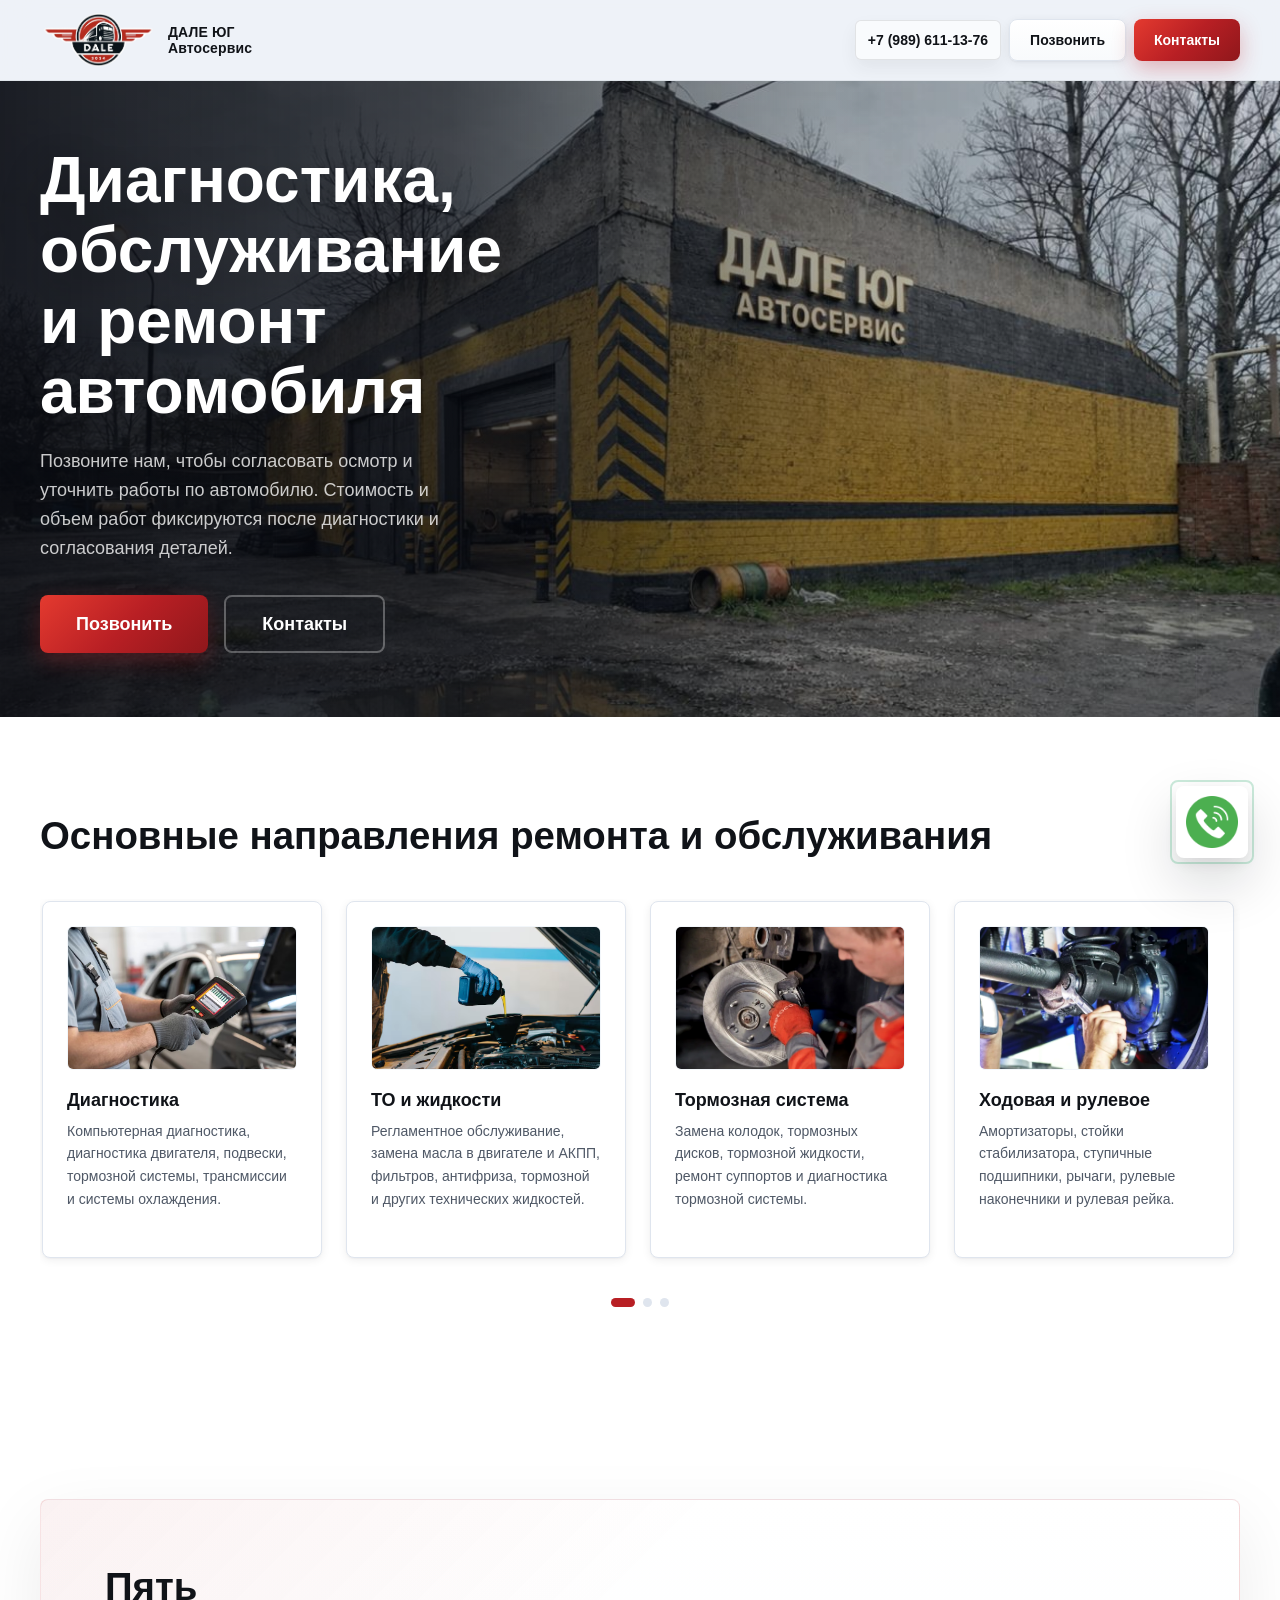
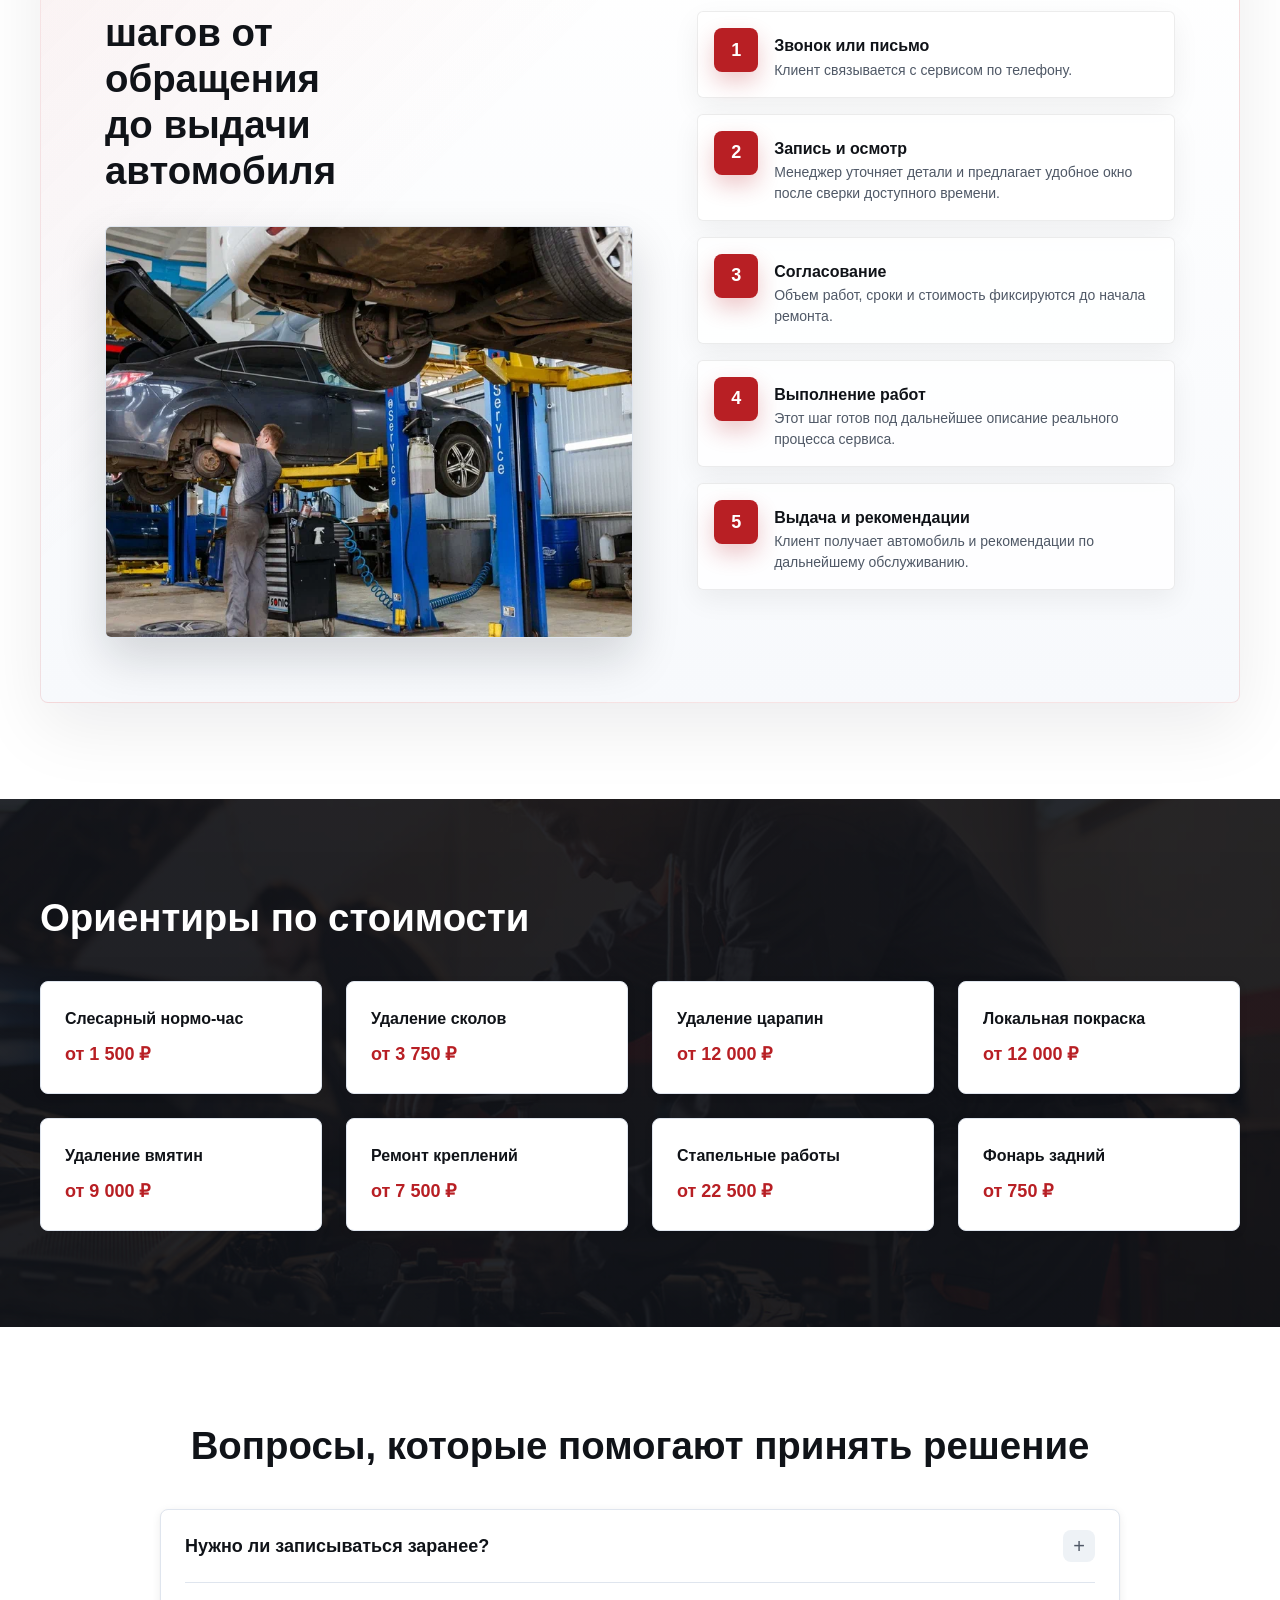
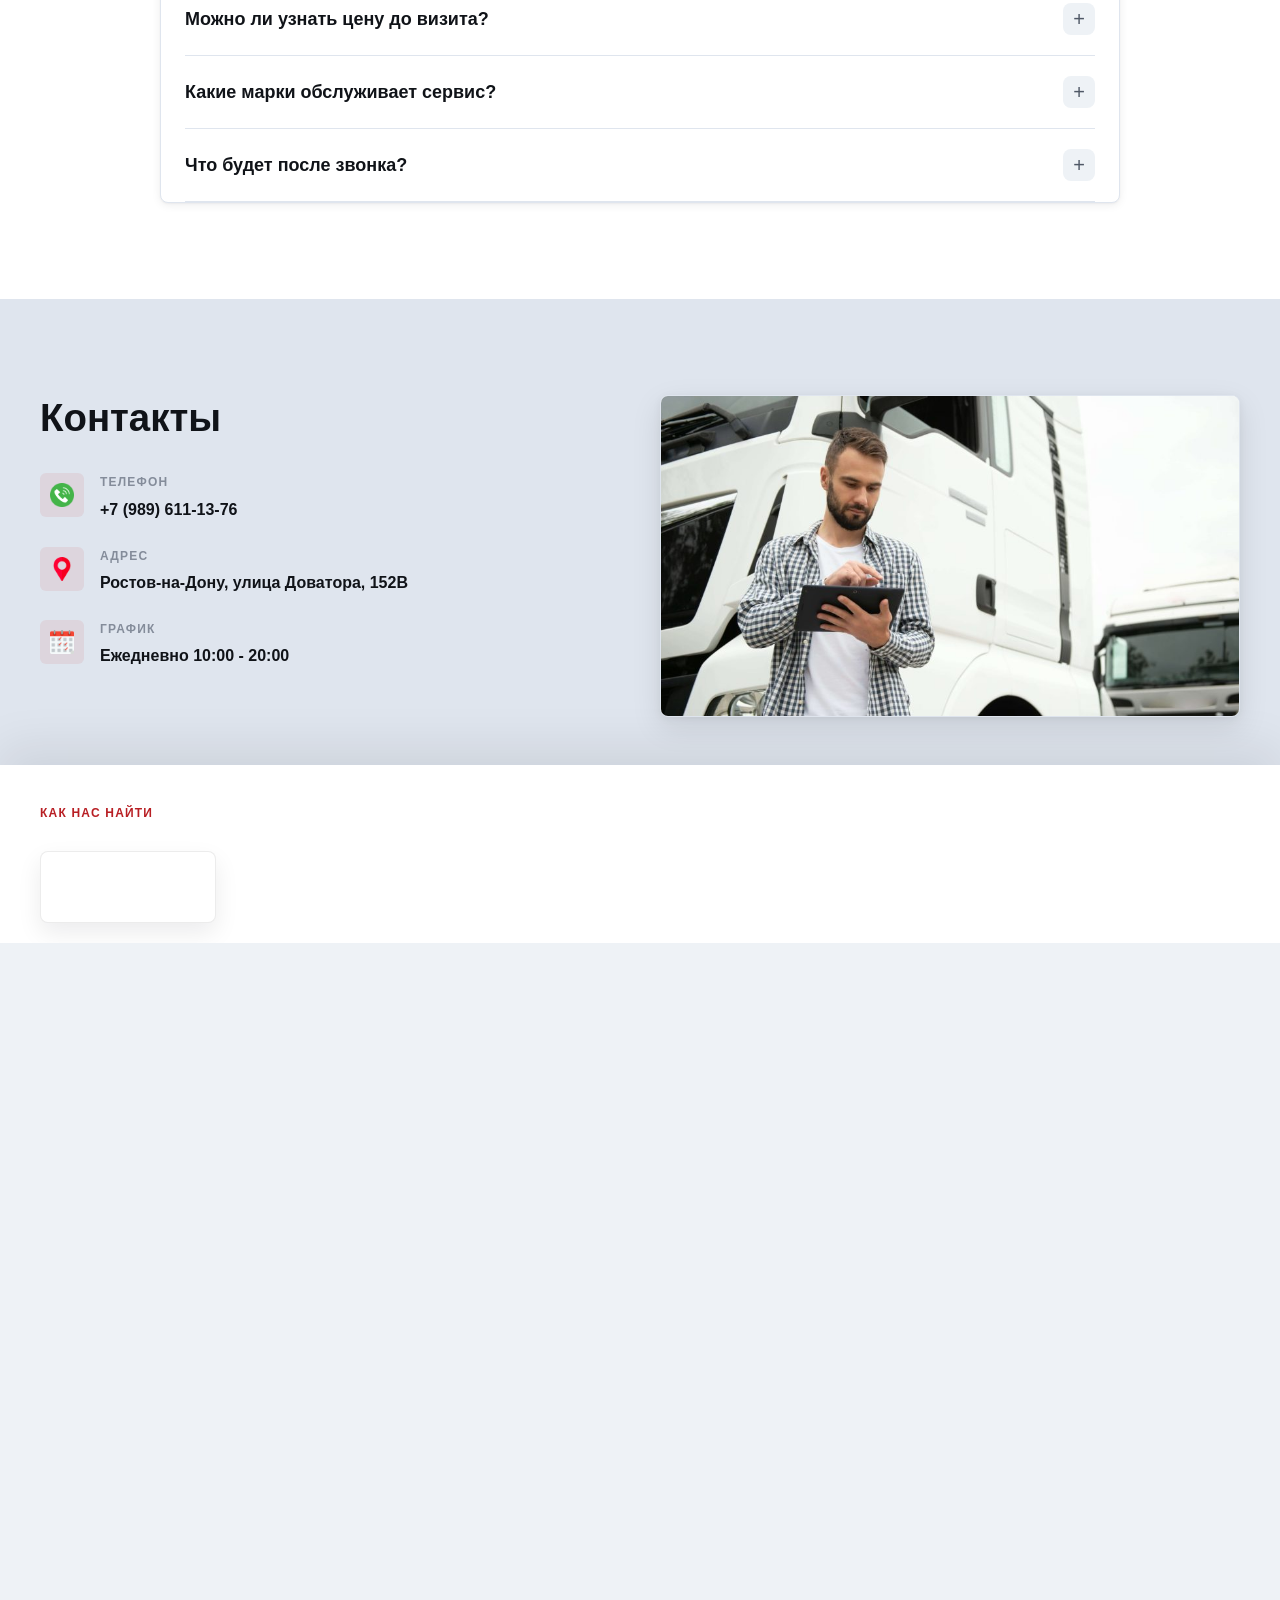
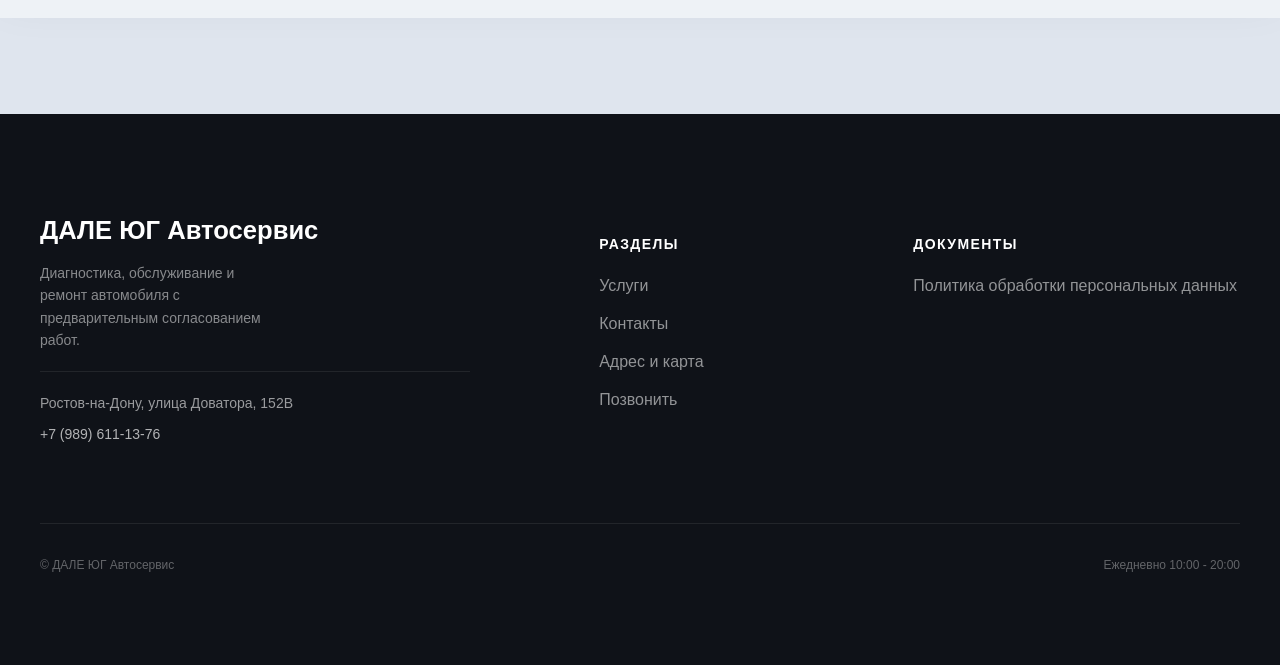
==== index.html @ c71a546f "Revert "Add root favicon for Yandex search" This reverts commit 98973d7c3cea487e719ffdd43f479c457b57" ====
<!DOCTYPE html>
<html lang="ru">
<head>
    <meta charset="UTF-8">
    <meta name="viewport" content="width=device-width, initial-scale=1.0">
    <meta name="description" content="ДАЛЕ ЮГ Автосервис: диагностика, техническое обслуживание и ремонт автомобиля с предварительным согласованием работ и прямой связью по телефону.">
    <meta name="referrer" content="strict-origin-when-cross-origin">
    <meta property="og:type" content="website">
    <meta property="og:title" content="ДАЛЕ ЮГ Автосервис">
    <meta property="og:description" content="Диагностика, обслуживание и ремонт автомобиля с понятным согласованием работ и прямой связью по телефону.">
    <!-- SEO hook: add canonical, og:url and absolute social image URLs when the domain is available. -->
    <meta property="og:image" content="images/hero-dale-yug.jpg">
    <meta name="twitter:card" content="summary_large_image">
    <meta name="twitter:title" content="ДАЛЕ ЮГ Автосервис">
    <meta name="twitter:description" content="Диагностика, обслуживание и ремонт автомобиля с понятным согласованием работ и прямой связью по телефону.">
    <meta name="twitter:image" content="images/hero-dale-yug.jpg">
    <meta name="theme-color" content="#0f1218">
    <title>&#1044;&#1040;&#1051;&#1045; &#1070;&#1043; &#1040;&#1074;&#1090;&#1086;&#1089;&#1077;&#1088;&#1074;&#1080;&#1089;</title>
    <link rel="icon" href="assets/images/favicon-logo.png" type="image/png">
    <link rel="shortcut icon" href="assets/images/favicon-logo.png" type="image/png">
    <link rel="preload" href="images/hero-dale-yug.jpg" as="image" type="image/jpeg">
    <link rel="stylesheet" href="styles/tokens.css">
    <link rel="stylesheet" href="styles/base.css">
    <link rel="stylesheet" href="styles/layout.css">
    <link rel="stylesheet" href="styles/components.css">
    <link rel="stylesheet" href="styles/sections.css">
    <link rel="stylesheet" href="styles/utilities.css">
</head>
<body>
    <a class="u-skip-link" href="#main">Перейти к содержимому</a>

    <header class="s-header" aria-label="Шапка сайта">
        <div class="l-container s-header__inner">
            <a class="s-header__brand" href="#top" aria-label="ДАЛЕ ЮГ Автосервис">
                <img class="s-header__logo" src="assets/images/logo-wide.png" width="1004" height="466" alt="Логотип ДАЛЕ ЮГ" decoding="async">
                <span class="s-header__company">ДАЛЕ ЮГ<br>Автосервис</span>
            </a>

            <div class="s-header__actions">
                <a class="s-header__phone" href="tel:+79896111376">+7 (989) 611-13-76</a>
                <a class="c-button c-button--secondary c-button--sm s-header__cta" href="tel:+79896111376">Позвонить</a>
                <a class="c-button c-button--primary c-button--sm s-header__cta" href="#contact">Контакты</a>
            </div>
        </div>
    </header>

    <main id="main">
        <section id="top" class="s-hero" aria-labelledby="hero-title">
            <div class="s-hero__bg" aria-hidden="true">
                <img src="images/hero-dale-yug.jpg" alt="" width="1280" height="722" decoding="async">
            </div>
            <div class="s-hero__overlay" aria-hidden="true"></div>
            <div class="l-container">
                <div class="s-hero__content js-reveal">
                    <h1 id="hero-title" class="s-hero__title">Диагностика, обслуживание и ремонт автомобиля</h1>
                    <p class="s-hero__lead">
                        Позвоните нам, чтобы согласовать осмотр и уточнить работы по автомобилю. Стоимость и объем работ фиксируются после диагностики и согласования деталей.
                    </p>
                    <div class="s-hero__actions">
                        <a class="c-button c-button--primary c-button--lg" href="tel:+79896111376">Позвонить</a>
                        <a class="c-button c-button--ghost c-button--lg" href="#contact">Контакты</a>
                    </div>
                </div>
            </div>
        </section>

        <section id="services" class="l-section l-section--surface s-services" aria-labelledby="services-title">
            <div class="l-container">
                <div class="l-section__head">
                    <h2 id="services-title" class="l-section__title">Основные направления ремонта и обслуживания</h2>
                </div>

                <div class="s-services__slider js-services-slider">
                    <div class="s-services__track" tabindex="0" aria-label="Список услуг автосервиса">
                    <article class="c-card s-services__slide js-reveal">
                        <img class="c-card__media" src="images/service-diagnostics.avif" alt="Диагностика автомобиля" loading="lazy" decoding="async">
                        <h3 class="c-card__title">Диагностика</h3>
                        <p class="c-card__text">Компьютерная диагностика, диагностика двигателя, подвески, тормозной системы, трансмиссии и системы охлаждения.</p>
                    </article>
                    <article class="c-card s-services__slide js-reveal" data-delay="1">
                        <img class="c-card__media" src="images/service-oil-change.avif" alt="Замена масла и технических жидкостей" loading="lazy" decoding="async">
                        <h3 class="c-card__title">ТО и жидкости</h3>
                        <p class="c-card__text">Регламентное обслуживание, замена масла в двигателе и АКПП, фильтров, антифриза, тормозной и других технических жидкостей.</p>
                    </article>
                    <article class="c-card s-services__slide js-reveal" data-delay="2">
                        <img class="c-card__media" src="images/service-brakes.webp" alt="Обслуживание тормозной системы" loading="lazy" decoding="async">
                        <h3 class="c-card__title">Тормозная система</h3>
                        <p class="c-card__text">Замена колодок, тормозных дисков, тормозной жидкости, ремонт суппортов и диагностика тормозной системы.</p>
                    </article>
                    <article class="c-card s-services__slide js-reveal" data-delay="3">
                        <img class="c-card__media" src="images/service-suspension-steering.webp" alt="Ремонт ходовой и рулевого управления" loading="lazy" decoding="async">
                        <h3 class="c-card__title">Ходовая и рулевое</h3>
                        <p class="c-card__text">Амортизаторы, стойки стабилизатора, ступичные подшипники, рычаги, рулевые наконечники и рулевая рейка.</p>
                    </article>
                    <article class="c-card s-services__slide js-reveal">
                        <img class="c-card__media" src="images/service-timing-belt.webp" alt="Работы с двигателем и агрегатами" loading="lazy" decoding="async">
                        <h3 class="c-card__title">Двигатель и агрегаты</h3>
                        <p class="c-card__text">Замена ГРМ, приводного ремня, обслуживание системы охлаждения, ремонт двигателя, трансмиссии и связанных агрегатов.</p>
                    </article>
                    <article class="c-card s-services__slide js-reveal" data-delay="1">
                        <img class="c-card__media" src="images/service-electrical.jpg" width="960" height="549" alt="Диагностика и ремонт электросистем" loading="lazy" decoding="async">
                        <h3 class="c-card__title">Автоэлектрика</h3>
                        <p class="c-card__text">Диагностика и ремонт электросистем, электропроводки, датчиков, ошибок и электронных систем автомобиля.</p>
                    </article>
                    <article class="c-card s-services__slide js-reveal" data-delay="2">
                        <img class="c-card__media" src="images/service-alignment.jpg" width="1600" height="1067" alt="Сход-развал и обслуживание колес" loading="lazy" decoding="async">
                        <h3 class="c-card__title">Сход-развал и колеса</h3>
                        <p class="c-card__text">Сход-развал, шиномонтаж, балансировка и хранение шин. Если задача отличается, расскажите о симптомах по телефону.</p>
                    </article>
                    <article class="c-card s-services__slide js-reveal" data-delay="3">
                        <img class="c-card__media" src="images/service-bodywork.jpg" width="1000" height="667" alt="Кузовные работы" loading="lazy" decoding="async">
                        <h3 class="c-card__title">Кузовные работы</h3>
                        <p class="c-card__text">Сколы, царапины, вмятины, крепления, стекла и элементы кузова. Для первичной оценки опишите повреждение по телефону.</p>
                    </article>
                    </div>
                    <div class="s-services__dots" role="tablist" aria-label="Переключение услуг"></div>
                </div>
            </div>
        </section>

        <section id="process" class="l-section l-section--surface s-process" aria-labelledby="process-title">
            <div class="l-container">
                <div class="l-grid l-grid--6-4 s-process__grid">
                    <div class="s-process__intro">
                        <h2 id="process-title" class="l-section__title">Пять шагов от обращения до выдачи автомобиля</h2>
                        <div class="s-process__media js-reveal">
                            <img src="images/approach-workflow.webp" width="1024" height="576" alt="Автомобиль на подъемнике в автосервисе" loading="lazy" decoding="async">
                        </div>
                    </div>
                    <div class="s-process__list">
                        <article class="c-process-step js-reveal">
                            <span class="c-process-step__num">1</span>
                            <div class="c-process-step__body">
                                <h3 class="c-process-step__title">Звонок или письмо</h3>
                                <p class="c-process-step__text">Клиент связывается с сервисом по телефону.</p>
                            </div>
                        </article>
                        <article class="c-process-step js-reveal" data-delay="1">
                            <span class="c-process-step__num">2</span>
                            <div class="c-process-step__body">
                                <h3 class="c-process-step__title">Запись и осмотр</h3>
                                <p class="c-process-step__text">Менеджер уточняет детали и предлагает удобное окно после сверки доступного времени.</p>
                            </div>
                        </article>
                        <article class="c-process-step js-reveal" data-delay="2">
                            <span class="c-process-step__num">3</span>
                            <div class="c-process-step__body">
                                <h3 class="c-process-step__title">Согласование</h3>
                                <p class="c-process-step__text">Объем работ, сроки и стоимость фиксируются до начала ремонта.</p>
                            </div>
                        </article>
                        <article class="c-process-step js-reveal" data-delay="3">
                            <span class="c-process-step__num">4</span>
                            <div class="c-process-step__body">
                                <h3 class="c-process-step__title">Выполнение работ</h3>
                                <p class="c-process-step__text">Этот шаг готов под дальнейшее описание реального процесса сервиса.</p>
                            </div>
                        </article>
                        <article class="c-process-step js-reveal" data-delay="4">
                            <span class="c-process-step__num">5</span>
                            <div class="c-process-step__body">
                                <h3 class="c-process-step__title">Выдача и рекомендации</h3>
                                <p class="c-process-step__text">Клиент получает автомобиль и рекомендации по дальнейшему обслуживанию.</p>
                            </div>
                        </article>
                    </div>
                </div>
            </div>
        </section>

        <section class="l-section l-section--dark s-pricing" aria-labelledby="pricing-title">
            <div class="l-container">
                <div class="l-section__head">
                    <h2 id="pricing-title" class="l-section__title u-color-white">Ориентиры по стоимости</h2>
                </div>
                <div class="s-pricing__grid">
                    <div class="s-pricing__item">
                        <span class="s-pricing__name">Слесарный нормо-час</span>
                        <span class="s-pricing__price">от 1 500 ₽</span>
                    </div>
                    <div class="s-pricing__item">
                        <span class="s-pricing__name">Удаление сколов</span>
                        <span class="s-pricing__price">от 3 750 ₽</span>
                    </div>
                    <div class="s-pricing__item">
                        <span class="s-pricing__name">Удаление царапин</span>
                        <span class="s-pricing__price">от 12 000 ₽</span>
                    </div>
                    <div class="s-pricing__item">
                        <span class="s-pricing__name">Локальная покраска</span>
                        <span class="s-pricing__price">от 12 000 ₽</span>
                    </div>
                    <div class="s-pricing__item">
                        <span class="s-pricing__name">Удаление вмятин</span>
                        <span class="s-pricing__price">от 9 000 ₽</span>
                    </div>
                    <div class="s-pricing__item">
                        <span class="s-pricing__name">Ремонт креплений</span>
                        <span class="s-pricing__price">от 7 500 ₽</span>
                    </div>
                    <div class="s-pricing__item">
                        <span class="s-pricing__name">Стапельные работы</span>
                        <span class="s-pricing__price">от 22 500 ₽</span>
                    </div>
                    <div class="s-pricing__item">
                        <span class="s-pricing__name">Фонарь задний</span>
                        <span class="s-pricing__price">от 750 ₽</span>
                    </div>
                </div>
            </div>
        </section>

        <section id="faq" class="l-section l-section--surface" aria-labelledby="faq-title">
            <div class="l-container l-container--narrow">
                <div class="l-section__head l-section__head--center">
                    <h2 id="faq-title" class="l-section__title">Вопросы, которые помогают принять решение</h2>
                </div>
                <div class="s-faq">
                    <article class="c-faq-item js-reveal">
                        <button class="c-faq-item__question" type="button" aria-expanded="false">
                            <span>Нужно ли записываться заранее?</span>
                            <span class="c-faq-item__icon" aria-hidden="true">+</span>
                        </button>
                        <div class="c-faq-item__answer">
                            <p>Да, запись нужна, чтобы согласовать удобное время и подготовиться к осмотру автомобиля.</p>
                        </div>
                    </article>
                    <article class="c-faq-item js-reveal" data-delay="1">
                        <button class="c-faq-item__question" type="button" aria-expanded="false">
                            <span>Можно ли узнать цену до визита?</span>
                            <span class="c-faq-item__icon" aria-hidden="true">+</span>
                        </button>
                        <div class="c-faq-item__answer">
                            <p>Можно дать ориентир по категории работ, но корректную стоимость лучше фиксировать после осмотра и согласования деталей.</p>
                        </div>
                    </article>
                    <article class="c-faq-item js-reveal" data-delay="2">
                        <button class="c-faq-item__question" type="button" aria-expanded="false">
                            <span>Какие марки обслуживает сервис?</span>
                            <span class="c-faq-item__icon" aria-hidden="true">+</span>
                        </button>
                        <div class="c-faq-item__answer">
                            <p>Марку и модель лучше сообщить по телефону. Так сервис сможет быстрее уточнить задачу и следующий шаг.</p>
                        </div>
                    </article>
                    <article class="c-faq-item js-reveal" data-delay="3">
                        <button class="c-faq-item__question" type="button" aria-expanded="false">
                            <span>Что будет после звонка?</span>
                            <span class="c-faq-item__icon" aria-hidden="true">+</span>
                        </button>
                        <div class="c-faq-item__answer">
                            <p>После звонка сервис уточняет задачу, согласует удобное время осмотра и следующий шаг по автомобилю.</p>
                        </div>
                    </article>
                </div>
            </div>
        </section>

        <section id="contact" class="l-section l-section--soft s-contact" aria-labelledby="contact-title">
            <div class="l-container">
                <div class="s-contact__grid">
                    <div>
                        <h2 id="contact-title" class="l-section__title">Контакты</h2>
                        <div class="s-contact__info u-mt-8">
                            <div class="s-contact__item">
                                <span class="s-contact__icon" aria-hidden="true"><img src="images/icon-phone-call.png" width="512" height="512" alt=""></span>
                                <div>
                                    <p class="s-contact__label">Телефон</p>
                                    <p class="s-contact__value" data-bind="contact.primaryPhone"><a href="tel:+79896111376">+7 (989) 611-13-76</a></p>
                                </div>
                            </div>
                            <div class="s-contact__item">
                                <span class="s-contact__icon" aria-hidden="true"><img src="images/icon-address.png" width="512" height="512" alt=""></span>
                                <div>
                                    <p class="s-contact__label">Адрес</p>
                                    <p class="s-contact__value" data-bind="contact.address"><a href="https://yandex.ru/maps/-/CPrmMSiM" target="_blank" rel="noreferrer">Ростов-на-Дону, улица Доватора, 152В</a></p>
                                </div>
                            </div>
                            <div class="s-contact__item">
                                <span class="s-contact__icon" aria-hidden="true"><img src="images/icon-hours.png" width="512" height="512" alt=""></span>
                                <div>
                                    <p class="s-contact__label">График</p>
                                    <p class="s-contact__value" data-bind="contact.workingHours">Ежедневно 10:00 - 20:00</p>
                                </div>
                            </div>
                        </div>
                    </div>

                    <div id="lead" class="s-lead-form c-card s-contact-request s-contact-request--photo" aria-label="Фото автосервиса">
                        <img src="images/contact-side-photo.jpg" width="943" height="490" alt="Специалист рядом с грузовым автомобилем" loading="lazy" decoding="async">
                    </div>
                </div>

                <div id="map" class="s-contact__map-panel js-reveal" aria-labelledby="map-eyebrow">
                    <div class="s-contact__map-copy">
                        <span id="map-eyebrow" class="l-section__eyebrow">Как нас найти</span>
                        <div class="s-contact__rating-badge">
                            <iframe src="https://yandex.ru/sprav/widget/rating-badge/229333395853?type=rating" width="150" height="50" frameborder="0" loading="lazy" title="Яндекс рейтинг"></iframe>
                        </div>
                    </div>
                    <div class="s-contact__map">
                        <iframe src="https://yandex.ru/map-widget/v1/?from=mapframe&ll=39.594809%2C47.239560&mode=search&oid=229333395853&ol=biz&utm_source=share&z=17" title="Яндекс Карты: ДАЛЕ ЮГ Автосервис" loading="lazy" referrerpolicy="no-referrer-when-downgrade"></iframe>
                    </div>
                </div>
            </div>
        </section>
    </main>

    <footer class="s-footer">
        <div class="l-container">
            <div class="s-footer__grid">
                <div class="s-footer__brand">
                    <p class="s-footer__brand-name">ДАЛЕ ЮГ Автосервис</p>
                    <p class="s-footer__brand-desc">Диагностика, обслуживание и ремонт автомобиля с предварительным согласованием работ.</p>
                    <div class="s-footer__contacts">
                        <span>Ростов-на-Дону, улица Доватора, 152В</span>
                        <a href="tel:+79896111376">+7 (989) 611-13-76</a>
                    </div>
                </div>
                <div>
                    <h2 class="s-footer__column-title">Разделы</h2>
                    <nav class="s-footer__links" aria-label="Навигация в подвале">
                        <a href="#services">Услуги</a>
                        <a href="#contact">Контакты</a>
                        <a href="https://yandex.ru/maps/-/CPrmMSiM" target="_blank" rel="noreferrer">Адрес и карта</a>
                        <a href="tel:+79896111376">Позвонить</a>
                    </nav>
                </div>
                <div>
                    <h2 class="s-footer__column-title">Документы</h2>
                    <nav class="s-footer__links" aria-label="Документы">
                        <a href="personal-data.html">Политика обработки персональных данных</a>
                    </nav>
                </div>
            </div>
            <div class="s-footer__bottom">
                <span>© ДАЛЕ ЮГ Автосервис</span>
                <span>Ежедневно 10:00 - 20:00</span>
            </div>
        </div>
    </footer>

    <div class="s-floating-contact" aria-label="Быстрые контакты">
        <button class="s-floating-contact__trigger js-contact-open" type="button" aria-label="Открыть контакты" aria-haspopup="dialog" aria-controls="contact-dialog">
            <span class="s-floating-contact__icon" aria-hidden="true">
                <img src="images/icon-floating-phone.png" width="512" height="512" alt="">
            </span>
        </button>
    </div>

    <div class="s-contact-modal js-contact-modal" hidden>
        <div class="s-contact-modal__backdrop js-contact-close" aria-hidden="true"></div>
        <div id="contact-dialog" class="s-contact-modal__dialog" role="dialog" aria-modal="true" aria-labelledby="contact-dialog-title">
            <button class="s-contact-modal__close js-contact-close" type="button" aria-label="Закрыть окно">×</button>
            <h2 id="contact-dialog-title">Связаться</h2>
            <p class="s-contact-modal__lead">Выберите удобный способ связи.</p>
            <div class="s-contact-modal__grid">
                <a class="s-contact-modal__item s-contact-modal__item--phone" href="tel:+79896111376" aria-label="Позвонить по номеру +7 989 611 13 76">
                    <span class="s-contact-modal__item-icon" aria-hidden="true">
                        <img src="images/icon-phone-call.png" width="512" height="512" alt="">
                    </span>
                    <span class="s-contact-modal__item-body">
                        <span class="s-contact-modal__item-label">Быстрый звонок</span>
                        <strong>+7 (989) 611-13-76</strong>
                    </span>
                    <span class="s-contact-modal__item-arrow" aria-hidden="true">→</span>
                </a>
                <a class="s-contact-modal__item s-contact-modal__item--request" href="https://yandex.ru/maps/-/CPrmMSiM" target="_blank" rel="noreferrer">
                    <span class="s-contact-modal__item-body">
                        <span class="s-contact-modal__item-label">Маршрут и адрес</span>
                        <strong>Как нас найти</strong>
                    </span>
                    <span class="s-contact-modal__item-arrow" aria-hidden="true">→</span>
                </a>
            </div>
        </div>
    </div>

    <aside class="s-talk-widget js-talk-widget" aria-labelledby="talk-widget-title" hidden>
        <div class="s-talk-widget__backdrop js-talk-close" aria-hidden="true"></div>
        <div class="s-talk-widget__dialog" role="dialog" aria-modal="true">
            <button class="s-talk-widget__close js-talk-close" type="button" aria-label="Закрыть виджет">×</button>
            <div class="s-talk-widget__portrait">
                <img src="images/contact-person.png" alt="" loading="lazy" decoding="async">
            </div>
            <div class="s-talk-widget__content">
                <h2 id="talk-widget-title">Позвоните, мы на связи</h2>
                <div class="s-talk-widget__actions">
                    <a class="c-button c-button--primary c-button--lg" href="tel:+79896111376"><span aria-hidden="true">☎</span> +7 (989) 611-13-76</a>
                    <a class="c-button c-button--secondary c-button--lg" href="https://yandex.ru/maps/-/CPrmMSiM" target="_blank" rel="noreferrer">Как нас найти</a>
                </div>
            </div>
        </div>
    </aside>

    <div class="s-cookie-notice js-cookie-notice" hidden>
        <div class="s-cookie-notice__content">
            <p class="s-cookie-notice__title">Используем файлы cookie</p>
            <p class="s-cookie-notice__text">
                Это нужно, чтобы сайт работал лучше для вас.
                Оставаясь на сайте, вы соглашаетесь с
                <a href="assets/docs/cookie-policy.pdf" target="_blank" rel="noreferrer">обработкой файлов cookie</a>.
            </p>
        </div>
        <button class="c-button c-button--secondary c-button--sm js-cookie-accept" type="button">Понятно</button>
    </div>

    <script src="scripts/app.js" defer></script>
</body>
</html>
---- styles/tokens.css ----
/* ============================================================
   DESIGN TOKENS — ДАЛЕ ЮГ Автосервис
   Единая дизайн-система проекта.
   Менять значения только здесь — они наследуются во всех файлах.
   ============================================================ */

:root {
    /* ── Цвета ── */
    --color-primary:        #b81f24;
    --color-primary-dark:   #8f171b;
    --color-primary-light:  #ff5a48;
    --color-accent:         #e43a2f;
    --color-accent-strong:  #b51d22;
    --color-accent-ink:     #ffffff;

    --color-bg:             #e9edf3;
    --color-bg-warm:        #dfe5ee;
    --color-surface:        #ffffff;
    --color-surface-soft:   #f8fafc;
    --color-surface-muted:  #eef2f6;

    --color-ink:            #101318;
    --color-ink-secondary:  #4f5866;
    --color-ink-muted:      #848c9a;

    --color-border:         #dfe5ee;
    --color-border-light:   #edf1f6;

    --color-dark:           #0f1218;
    --color-dark-soft:      #1b2029;

    --color-success:        #0f9d58;
    --color-warning:        #f9a825;
    --color-error:          #d93025;

    /* ── Типографика ── */
    --font-heading:         'Segoe UI Variable', 'Segoe UI', 'Helvetica Neue', Arial, sans-serif;
    --font-body:            'Segoe UI Variable', 'Segoe UI', 'Helvetica Neue', Arial, sans-serif;

    /* Размеры шрифтов — 8px-based scale */
    --text-display:         clamp(2.75rem, 5vw, 4.25rem);   /* 44–68px */
    --text-h1:              clamp(2.25rem, 4vw, 3.25rem);   /* 36–52px */
    --text-h2:              clamp(1.75rem, 3vw, 2.5rem);    /* 28–40px */
    --text-h3:              clamp(1.25rem, 2vw, 1.75rem);   /* 20–28px */
    --text-h4:              1.125rem;                         /* 18px */
    --text-body-lg:         1.125rem;                         /* 18px */
    --text-body:            1rem;                             /* 16px */
    --text-small:           0.875rem;                         /* 14px */
    --text-caption:         0.75rem;                          /* 12px */

    /* Line heights */
    --lh-tight:             1.1;
    --lh-heading:           1.2;
    --lh-body:              1.62;
    --lh-relaxed:           1.75;

    /* Letter spacing */
    --ls-tight:             0;
    --ls-normal:            0;
    --ls-wide:              0.04em;
    --ls-caps:              0.1em;

    /* ── Радиусы ── */
    --radius-xs:            4px;
    --radius-sm:            6px;
    --radius-md:            8px;
    --radius-lg:            8px;
    --radius-xl:            8px;
    --radius-full:          8px;

    /* ── Тени (3 уровня) ── */
    --shadow-sm:            0 2px 10px rgba(15, 18, 24, 0.07),
                            0 1px 2px rgba(15, 18, 24, 0.04);
    --shadow-md:            0 10px 30px rgba(15, 18, 24, 0.1),
                            0 2px 8px rgba(15, 18, 24, 0.05);
    --shadow-lg:            0 24px 56px rgba(15, 18, 24, 0.16),
                            0 6px 16px rgba(15, 18, 24, 0.08);

    /* ── Бордеры ── */
    --border-hairline:      1px solid var(--color-border);
    --border-regular:       2px solid var(--color-border);
    --border-emphasis:      2px solid var(--color-primary);

    /* ── Контейнеры ── */
    --container-max:        1200px;
    --container-narrow:     960px;
    --container-text:       720px;
    --container-padding:    clamp(16px, 4vw, 32px);

    /* ── Spacing scale (4px base) ── */
    --sp-1:   4px;
    --sp-2:   8px;
    --sp-3:   12px;
    --sp-4:   16px;
    --sp-5:   20px;
    --sp-6:   24px;
    --sp-8:   32px;
    --sp-10:  40px;
    --sp-12:  48px;
    --sp-16:  64px;
    --sp-20:  80px;
    --sp-24:  96px;
    --sp-30:  120px;

    /* ── Секционный ритм ── */
    --section-py:           clamp(56px, 8vw, 96px);
    --section-gap:          var(--sp-8);

    /* ── Transition ── */
    --ease:                 cubic-bezier(0.22, 1, 0.36, 1);
    --ease-spring:          cubic-bezier(0.2, 0.9, 0.2, 1.15);
    --duration:             260ms;
    --transition:           var(--duration) var(--ease);
    --transition-slow:      520ms var(--ease);

    /* ── Z-index scale ── */
    --z-base:               1;
    --z-sticky:             50;
    --z-overlay:            100;
    --z-modal:              200;
    --z-toast:              300;
}
---- styles/base.css ----
/* ============================================================
   BASE — Reset, Typography, Global Styles
   ============================================================ */

*, *::before, *::after {
    box-sizing: border-box;
    margin: 0;
    padding: 0;
}

html {
    scroll-behavior: smooth;
    scroll-padding-top: 100px;
    -webkit-text-size-adjust: 100%;
    text-size-adjust: 100%;
}

body {
    font-family: var(--font-body);
    font-size: var(--text-body);
    line-height: var(--lh-body);
    color: var(--color-ink);
    background: var(--color-bg);
    overflow-x: hidden;
    -webkit-font-smoothing: antialiased;
    -moz-osx-font-smoothing: grayscale;
    font-feature-settings: "kern" 1, "liga" 1;
}

/* ── Типографика ── */
h1, h2, h3, h4, h5, h6 {
    font-family: var(--font-heading);
    font-weight: 800;
    line-height: var(--lh-heading);
    letter-spacing: var(--ls-tight);
    color: var(--color-ink);
    text-wrap: balance;
}

h1 { font-size: var(--text-h1); }
h2 { font-size: var(--text-h2); }
h3 { font-size: var(--text-h3); }
h4 { font-size: var(--text-h4); }

p {
    max-width: var(--container-text);
    color: var(--color-ink-secondary);
    line-height: var(--lh-body);
}

p + p { margin-top: var(--sp-4); }

/* ── Ссылки ── */
a {
    color: inherit;
    text-decoration: none;
    transition: color var(--transition);
}

a:hover { color: var(--color-primary); }

/* ── Медиа ── */
img, video, svg {
    display: block;
    max-width: 100%;
    height: auto;
}

/* ── Формы ── */
button, input, select, textarea {
    font: inherit;
    color: inherit;
    border: none;
    background: none;
}

button { cursor: pointer; }

/* ── Фокус (доступность) ── */
a:focus-visible,
button:focus-visible,
input:focus-visible,
select:focus-visible,
textarea:focus-visible {
    outline: 3px solid rgba(184, 31, 36, 0.42);
    outline-offset: 2px;
}

/* ── Skip-link ── */
.u-skip-link {
    position: absolute;
    left: var(--sp-3);
    top: -56px;
    z-index: var(--z-toast);
    background: var(--color-dark);
    color: #fff;
    padding: var(--sp-3) var(--sp-4);
    border-radius: var(--radius-sm);
    font-weight: 700;
    font-size: var(--text-small);
    transition: top var(--transition);
}

.u-skip-link:focus {
    top: var(--sp-3);
}

/* ── Списки ── */
ul, ol {
    list-style: none;
}

/* ── Selection ── */
::selection {
    background: rgba(184, 31, 36, 0.16);
    color: var(--color-ink);
}

/* ── Screen reader only ── */
.u-sr-only {
    position: absolute;
    width: 1px;
    height: 1px;
    padding: 0;
    margin: -1px;
    overflow: hidden;
    clip: rect(0, 0, 0, 0);
    white-space: nowrap;
    border: 0;
}
---- styles/layout.css ----
/* ============================================================
   LAYOUT — Container, Grid, Section Rhythm
   ============================================================ */

/* ── Контейнер ── */
.l-container {
    width: min(var(--container-max), calc(100% - var(--container-padding) * 2));
    margin-inline: auto;
}

.l-container--narrow {
    width: min(var(--container-narrow), calc(100% - var(--container-padding) * 2));
    margin-inline: auto;
}

/* ── Grid system ── */
.l-grid {
    display: grid;
    gap: var(--sp-6);
}

.l-grid--2 { grid-template-columns: repeat(2, 1fr); }
.l-grid--3 { grid-template-columns: repeat(3, 1fr); }
.l-grid--4 { grid-template-columns: repeat(4, 1fr); }

.l-grid--2-1 { grid-template-columns: 2fr 1fr; }
.l-grid--1-2 { grid-template-columns: 1fr 2fr; }
.l-grid--6-4 { grid-template-columns: 1.1fr 0.9fr; }

/* ── Section rhythm ── */
.l-section {
    padding-block: var(--section-py);
}

.l-section--tight {
    padding-block: clamp(32px, 5vw, 56px);
}

/* ── Section head (заголовок + подзаголовок каждой секции) ── */
.l-section__head {
    margin-bottom: var(--sp-10);
}

.l-section__head--center {
    text-align: center;
}

/* ── Секционные фоны ── */
.l-section--dark {
    background: linear-gradient(180deg, var(--color-dark) 0%, #12141a 100%);
    color: #ffffff;
}

.l-section--dark .l-section__subtitle {
    color: #b0b6c3;
}

.l-section--soft {
    background: var(--color-bg-warm);
}

.l-section--surface {
    background: var(--color-surface);
}

/* ── Секционные текстовые элементы ── */
.l-section__eyebrow {
    display: inline-block;
    margin-bottom: var(--sp-3);
    font-size: var(--text-caption);
    font-weight: 700;
    letter-spacing: var(--ls-caps);
    text-transform: uppercase;
    color: var(--color-primary);
}

.l-section__title {
    margin: 0;
}

.l-section__subtitle {
    margin-top: var(--sp-3);
    max-width: 60ch;
    font-size: var(--text-body-lg);
    font-weight: 400;
    color: var(--color-ink-secondary);
    line-height: var(--lh-body);
}

.l-section__head--center .l-section__subtitle {
    margin-inline: auto;
}

/* ── Responsive grid ── */
@media (max-width: 1024px) {
    .l-grid--4 { grid-template-columns: repeat(2, 1fr); }
    .l-grid--6-4 { grid-template-columns: 1fr; }
}

@media (max-width: 768px) {
    .l-grid--3 { grid-template-columns: 1fr; }
    .l-grid--2-1,
    .l-grid--1-2 { grid-template-columns: 1fr; }
}

@media (max-width: 560px) {
    .l-grid--2 { grid-template-columns: 1fr; }
    .l-grid--4 { grid-template-columns: 1fr; }
}
---- styles/components.css ----
/* ============================================================
   COMPONENTS — Reusable UI Components
   ============================================================ */

/* ══════════════════════════════════════════════════════
   c-button
   ══════════════════════════════════════════════════════ */
.c-button {
    position: relative;
    overflow: hidden;
    isolation: isolate;
    display: inline-flex;
    align-items: center;
    justify-content: center;
    gap: var(--sp-2);
    min-height: 52px;
    padding: 14px 28px;
    border: 0;
    border-radius: var(--radius-full);
    font-family: var(--font-heading);
    font-size: var(--text-body);
    font-weight: 700;
    line-height: 1;
    white-space: nowrap;
    cursor: pointer;
    transition: transform var(--transition),
                box-shadow var(--transition),
                background var(--transition),
                border-color var(--transition),
                color var(--transition);
}

.c-button::after {
    content: "";
    position: absolute;
    inset: -40% auto -40% -70%;
    z-index: 1;
    width: 48%;
    transform: skewX(-18deg) translateX(0);
    background: linear-gradient(90deg, transparent, rgba(255, 255, 255, 0.34), transparent);
    opacity: 0;
    pointer-events: none;
    transition: transform 720ms var(--ease), opacity var(--transition);
}

.c-button:hover {
    transform: translateY(-3px);
}

.c-button:hover::after {
    transform: skewX(-18deg) translateX(360%);
    opacity: 1;
}

.c-button:active {
    transform: translateY(0);
}

/* Варианты */
.c-button--primary {
    background: linear-gradient(135deg, var(--color-accent) 0%, var(--color-primary) 52%, var(--color-primary-dark) 100%);
    color: var(--color-accent-ink);
    box-shadow: 0 8px 22px rgba(184, 31, 36, 0.3);
}

.c-button--primary:hover {
    background: linear-gradient(135deg, var(--color-primary-light) 0%, var(--color-primary) 44%, var(--color-primary-dark) 100%);
    box-shadow: 0 14px 34px rgba(184, 31, 36, 0.4);
    color: #fff;
}

.c-button--secondary {
    background: linear-gradient(180deg, #ffffff 0%, var(--color-surface-soft) 100%);
    color: var(--color-ink);
    border: 1px solid var(--color-border);
    box-shadow: var(--shadow-sm);
}

.c-button--secondary:hover {
    border-color: var(--color-primary);
    color: var(--color-primary);
    box-shadow: var(--shadow-md);
}

.c-button--ghost {
    background: transparent;
    color: var(--color-accent-ink);
    border: 2px solid rgba(255, 255, 255, 0.3);
}

.c-button--ghost:hover {
    background: rgba(255,255,255,0.1);
    border-color: rgba(255,255,255,0.6);
    color: #fff;
}

.c-button--sm {
    min-height: 42px;
    padding: 10px 20px;
    font-size: var(--text-small);
}

.c-button--lg {
    min-height: 58px;
    padding: 16px 36px;
    font-size: var(--text-body-lg);
}

.c-button--block {
    width: 100%;
}

@media (max-width: 560px) {
    .c-button {
        width: 100%;
        white-space: normal;
        text-align: center;
    }
}

/* ══════════════════════════════════════════════════════
   c-card — универсальная карточка
   ══════════════════════════════════════════════════════ */
.c-card {
    position: relative;
    overflow: hidden;
    background: var(--color-surface);
    border: 1px solid var(--color-border);
    border-radius: var(--radius-md);
    padding: var(--sp-6);
    box-shadow: var(--shadow-sm);
    transition: transform var(--transition),
                box-shadow var(--transition),
                border-color var(--transition);
}

.c-card::before {
    content: "";
    position: absolute;
    inset: 0 0 auto;
    height: 3px;
    transform: scaleX(0);
    transform-origin: left;
    background: linear-gradient(90deg, var(--color-accent), var(--color-primary-dark));
    transition: transform var(--transition-slow);
}

.c-card:hover {
    transform: translateY(-5px);
    box-shadow: var(--shadow-md);
    border-color: rgba(184, 31, 36, 0.18);
}

.c-card:hover::before {
    transform: scaleX(1);
}

.c-card__media {
    display: block;
    width: 100%;
    aspect-ratio: 16 / 10;
    object-fit: cover;
    border-radius: var(--radius-sm);
    border: 1px solid var(--color-border-light);
    margin-bottom: var(--sp-5);
    background: var(--color-surface-muted);
    filter: saturate(0.94) contrast(1.04);
    transition: transform var(--transition-slow), filter var(--transition);
}

.c-card:hover .c-card__media {
    transform: scale(1.025);
    filter: saturate(1.04) contrast(1.06);
}

.c-card__icon {
    display: inline-flex;
    align-items: center;
    justify-content: center;
    width: 56px;
    height: 56px;
    border-radius: var(--radius-sm);
    background: linear-gradient(135deg, var(--color-primary) 0%, var(--color-primary-dark) 100%);
    color: #fff;
    font-size: 1.5rem;
    margin-bottom: var(--sp-4);
    box-shadow: 0 6px 16px rgba(184, 31, 36, 0.24);
    transition: transform var(--transition-slow), box-shadow var(--transition);
}

.c-card:hover .c-card__icon {
    transform: translateY(-2px) rotate(-2deg);
    box-shadow: 0 12px 28px rgba(184, 31, 36, 0.26);
}

.c-card__title {
    font-size: var(--text-h4);
    font-weight: 700;
    margin-bottom: var(--sp-2);
    color: var(--color-ink);
}

.c-card__text {
    font-size: var(--text-small);
    color: var(--color-ink-secondary);
    line-height: var(--lh-body);
}

/* ══════════════════════════════════════════════════════
   c-badge
   ══════════════════════════════════════════════════════ */
.c-badge {
    display: inline-flex;
    align-items: center;
    gap: var(--sp-1);
    padding: 6px 14px;
    background: rgba(184, 31, 36, 0.08);
    color: var(--color-primary);
    font-size: var(--text-caption);
    font-weight: 700;
    letter-spacing: var(--ls-wide);
    border-radius: var(--radius-full);
    text-transform: uppercase;
}

.c-badge--dark {
    background: rgba(255, 255, 255, 0.1);
    color: rgba(255, 255, 255, 0.9);
}

/* ══════════════════════════════════════════════════════
   c-counter (метрика / число)
   ══════════════════════════════════════════════════════ */
.c-counter {
    text-align: center;
}

.c-counter__value {
    font-family: var(--font-heading);
    font-size: var(--text-h2);
    font-weight: 800;
    color: var(--color-primary);
    line-height: 1;
}

.c-counter__label {
    margin-top: var(--sp-2);
    font-size: var(--text-small);
    color: var(--color-ink-secondary);
}

/* ══════════════════════════════════════════════════════
   c-trust-point
   ══════════════════════════════════════════════════════ */
/* ══════════════════════════════════════════════════════
   c-process-step
   ══════════════════════════════════════════════════════ */
.c-process-step {
    display: flex;
    align-items: flex-start;
    gap: var(--sp-4);
    padding: var(--sp-4);
    border: 1px solid rgba(15, 18, 24, 0.08);
    border-radius: var(--radius-sm);
    background: rgba(255, 255, 255, 0.78);
    box-shadow: 0 10px 28px rgba(15, 18, 24, 0.06);
    transition: transform var(--transition), border-color var(--transition), box-shadow var(--transition);
}

.c-process-step:hover {
    transform: translateY(-2px);
    border-color: rgba(184, 31, 36, 0.18);
    box-shadow: 0 16px 34px rgba(15, 18, 24, 0.1);
}

.c-process-step__num {
    flex-shrink: 0;
    width: 44px;
    height: 44px;
    display: flex;
    align-items: center;
    justify-content: center;
    border-radius: var(--radius-full);
    background: var(--color-primary);
    color: #fff;
    font-family: var(--font-heading);
    font-weight: 800;
    font-size: var(--text-body-lg);
    box-shadow: 0 10px 22px rgba(184, 31, 36, 0.24);
}

.c-process-step__body {
    padding-top: var(--sp-2);
}

.c-process-step__title {
    font-size: var(--text-body);
    font-weight: 700;
    margin-bottom: var(--sp-1);
}

.c-process-step__text {
    font-size: var(--text-small);
    color: var(--color-ink-secondary);
    line-height: 1.5;
}

/* ══════════════════════════════════════════════════════
   c-faq-item
   ══════════════════════════════════════════════════════ */
.c-faq-item {
    border-bottom: 1px solid var(--color-border);
}

.c-faq-item__question {
    display: flex;
    align-items: center;
    justify-content: space-between;
    width: 100%;
    padding: var(--sp-5) 0;
    background: none;
    border: none;
    cursor: pointer;
    text-align: left;
    font-family: var(--font-heading);
    font-size: var(--text-body-lg);
    font-weight: 700;
    color: var(--color-ink);
    line-height: 1.4;
    transition: color var(--transition);
}

.c-faq-item__question:hover {
    color: var(--color-primary);
}

.c-faq-item__icon {
    flex-shrink: 0;
    width: 32px;
    height: 32px;
    display: flex;
    align-items: center;
    justify-content: center;
    margin-left: var(--sp-4);
    border-radius: var(--radius-full);
    background: var(--color-surface-muted);
    font-size: 1.25rem;
    font-weight: 400;
    color: var(--color-ink-secondary);
    transition: transform var(--transition), background var(--transition);
}

.c-faq-item.is-open .c-faq-item__icon {
    transform: rotate(45deg);
    background: rgba(184, 31, 36, 0.1);
    color: var(--color-primary);
}

.c-faq-item__answer {
    max-height: 0;
    overflow: hidden;
    transition: max-height 350ms var(--ease), padding 350ms var(--ease);
    padding-bottom: 0;
}

.c-faq-item.is-open .c-faq-item__answer {
    max-height: 400px;
    padding-bottom: var(--sp-6);
}

.c-faq-item__answer p {
    font-size: var(--text-body);
    color: var(--color-ink-secondary);
    line-height: var(--lh-body);
}

/* ══════════════════════════════════════════════════════
   c-form
   ══════════════════════════════════════════════════════ */
.c-form {
    max-width: 540px;
}

.c-form.c-card:hover {
    transform: none;
}

.c-form.is-submitting {
    pointer-events: none;
    opacity: 0.72;
}

.c-form__group {
    margin-bottom: var(--sp-5);
}

.c-form__label {
    display: block;
    margin-bottom: var(--sp-2);
    font-size: var(--text-small);
    font-weight: 600;
    color: var(--color-ink);
}

.c-form__input {
    width: 100%;
    min-height: 52px;
    padding: 14px 18px;
    background: var(--color-surface);
    border: 1px solid var(--color-border);
    border-radius: var(--radius-sm);
    font-size: var(--text-body);
    color: var(--color-ink);
    transition: border-color var(--transition), box-shadow var(--transition);
}

.c-form textarea.c-form__input {
    min-height: 132px;
    resize: vertical;
}

.c-form__input::placeholder {
    color: var(--color-ink-muted);
}

.c-form__input:focus {
    border-color: var(--color-primary);
    box-shadow: 0 0 0 3px rgba(184, 31, 36, 0.1);
    outline: none;
}

.c-form__input.has-error {
    border-color: var(--color-error);
}

.c-form__input[aria-invalid="true"] {
    border-color: var(--color-error);
}

.c-form__error {
    display: none;
    margin-top: var(--sp-1);
    font-size: var(--text-caption);
    color: var(--color-error);
}

.c-form__input.has-error ~ .c-form__error {
    display: block;
}

.c-form__note {
    margin-top: var(--sp-4);
    font-size: var(--text-caption);
    color: var(--color-ink-muted);
    line-height: 1.5;
}

.c-form__note a {
    color: var(--color-primary);
    text-decoration: underline;
}

.c-form__honeypot {
    position: absolute;
    left: -9999px;
    width: 1px;
    height: 1px;
    overflow: hidden;
}

.c-form__check {
    display: grid;
    grid-template-columns: 20px 1fr;
    gap: var(--sp-3);
    align-items: start;
    margin-bottom: var(--sp-5);
}

.c-form__checkbox {
    width: 18px;
    height: 18px;
    margin-top: 3px;
    accent-color: var(--color-primary);
}

@media (max-width: 560px) {
    .c-form {
        max-width: none;
    }

    .c-form.c-card {
        padding: var(--sp-5);
    }

    .c-form__group {
        margin-bottom: var(--sp-4);
    }

    .c-form__label {
        font-size: 0.9375rem;
    }

    .c-form__input {
        min-height: 54px;
        padding: 15px 16px;
        font-size: 1rem;
        line-height: 1.45;
    }

    .c-form textarea.c-form__input {
        min-height: 148px;
    }

    .c-form__check {
        grid-template-columns: 24px 1fr;
        gap: var(--sp-3);
        margin-bottom: var(--sp-5);
    }

    .c-form__checkbox {
        width: 22px;
        height: 22px;
        margin-top: 1px;
    }

    .c-form__check-label {
        font-size: 0.8125rem;
        line-height: 1.55;
    }

    .c-form__check .c-form__error {
        grid-column: 1 / -1;
        margin-left: 36px;
    }

    .c-form__message {
        text-align: left;
        line-height: 1.45;
    }
}

.c-form__check-label {
    font-size: var(--text-caption);
    color: var(--color-ink-secondary);
    line-height: 1.5;
}

.c-form__check-label a {
    color: var(--color-primary);
    text-decoration: underline;
}

.c-form__check .c-form__error {
    grid-column: 2;
}

.c-form__message {
    margin-top: var(--sp-4);
    padding: var(--sp-4);
    border-radius: var(--radius-sm);
    font-size: var(--text-small);
    font-weight: 600;
    text-align: center;
    display: none;
}

.c-form__message.is-success {
    display: block;
    background: rgba(15, 157, 88, 0.08);
    color: var(--color-success);
}

.c-form__message.is-error {
    display: block;
    background: rgba(217, 48, 37, 0.08);
    color: var(--color-error);
}

.c-form__message.is-warning {
    display: block;
    background: rgba(249, 168, 37, 0.12);
    color: #7a4b00;
}
---- styles/sections.css ----
/* ============================================================
   SECTIONS — Page-specific section styles
   ============================================================ */

/* ══════════════════════════════════════════════════════
   s-header
   ══════════════════════════════════════════════════════ */
.s-header {
    position: sticky;
    top: 0;
    z-index: var(--z-sticky);
    backdrop-filter: blur(16px);
    -webkit-backdrop-filter: blur(16px);
    background: rgba(239, 243, 248, 0.86);
    border-bottom: 1px solid rgba(15, 18, 24, 0.06);
    transition: background var(--transition), box-shadow var(--transition);
}

.s-header.is-scrolled {
    background: rgba(255, 255, 255, 0.94);
    box-shadow: var(--shadow-md);
}

.s-header__inner {
    display: flex;
    align-items: center;
    gap: var(--sp-4);
    min-height: 80px;
}

.s-header__brand {
    display: inline-flex;
    align-items: center;
    gap: var(--sp-3);
    margin-right: auto;
    text-decoration: none;
}

.s-header__logo {
    width: 116px;
    max-width: none;
    height: auto;
}

.s-header__company {
    font-weight: 700;
    font-size: clamp(14px, 0.95vw, 17px);
    line-height: 1.16;
    letter-spacing: 0.01em;
    white-space: nowrap;
    color: var(--color-ink);
}

.s-header__nav {
    display: flex;
    align-items: center;
    gap: clamp(14px, 2vw, 24px);
}

.s-header__nav a {
    position: relative;
    font-weight: 600;
    font-size: var(--text-small);
    color: var(--color-ink-secondary);
    transition: color var(--transition);
    padding: var(--sp-2) 0;
}

.s-header__nav a:hover {
    color: var(--color-ink);
}

.s-header__nav a::after {
    content: "";
    position: absolute;
    left: 0;
    right: 0;
    bottom: 2px;
    height: 2px;
    transform: scaleX(0);
    transform-origin: left;
    background: var(--color-primary);
    transition: transform var(--transition);
}

.s-header__nav a:hover::after {
    transform: scaleX(1);
}

.s-header__address-link {
    max-width: 260px;
    overflow: hidden;
    text-overflow: ellipsis;
    white-space: nowrap;
}

#top,
#services,
#process,
#faq,
#contact,
#map {
    scroll-margin-top: 128px;
}

.s-header__cta {
    margin-left: 0;
}

.s-header__actions {
    display: inline-flex;
    align-items: center;
    gap: var(--sp-2);
}

.s-header__phone {
    display: inline-flex;
    align-items: center;
    min-height: 40px;
    padding: 0 var(--sp-3);
    border: 1px solid rgba(15, 18, 24, 0.1);
    border-radius: var(--radius-sm);
    background: rgba(255, 255, 255, 0.66);
    color: var(--color-ink);
    font-size: var(--text-small);
    font-weight: 700;
    white-space: nowrap;
    box-shadow: 0 8px 18px rgba(15, 18, 24, 0.06);
    transition: color var(--transition), border-color var(--transition), box-shadow var(--transition);
}

.s-header__phone:hover {
    color: var(--color-primary);
    border-color: rgba(184, 31, 36, 0.24);
    box-shadow: 0 10px 22px rgba(184, 31, 36, 0.1);
}

@media (max-width: 768px) {
    .s-header__inner {
        min-height: 72px;
        padding-block: 10px;
        flex-wrap: nowrap;
        align-items: center;
        justify-content: space-between;
        row-gap: 0;
    }

    .s-header__brand {
        flex: 1 1 auto;
        min-width: 0;
        width: auto;
        gap: 10px;
    }

    .s-header__logo { width: 82px; }
    .s-header__company {
        font-size: 12px;
        line-height: 1.15;
        white-space: normal;
    }

    .s-header__nav { display: none; }

    .s-header__actions {
        display: inline-flex;
        flex: 0 0 auto;
        width: auto;
        grid-template-columns: none;
        gap: 0;
    }

    .s-header__phone {
        display: none;
    }

    .s-header__actions .s-header__cta:first-of-type {
        display: inline-flex;
        width: auto;
        min-height: 42px;
        padding-inline: 18px;
    }

    .s-header__actions .s-header__cta:last-of-type {
        display: none;
    }

    .s-hero {
        min-height: auto;
    }

    .s-hero__content {
        padding-block: 36px 54px;
    }

    .s-hero__lead {
        font-size: 1rem;
        max-width: 28ch;
    }

    .s-hero__actions {
        display: grid;
        grid-template-columns: 1fr;
    }
}

/* ══════════════════════════════════════════════════════
   s-hero
   ══════════════════════════════════════════════════════ */
.s-hero {
    position: relative;
    min-height: clamp(520px, 70vh, 780px);
    display: flex;
    align-items: center;
    overflow: hidden;
    background:
        linear-gradient(135deg, rgba(184, 31, 36, 0.18), transparent 38%),
        var(--color-dark);
}

.s-hero__bg {
    position: absolute;
    inset: 0;
    z-index: 0;
}

.s-hero__bg img {
    width: 100%;
    height: 100%;
    object-fit: cover;
    object-position: center 45%;
    transform: scale(1.02);
    animation: heroDrift 18s var(--ease) infinite alternate;
}

.s-hero__overlay {
    position: absolute;
    inset: 0;
    background:
        linear-gradient(90deg, rgba(8, 10, 16, 0.9) 0%, rgba(8, 10, 16, 0.74) 35%, rgba(8, 10, 16, 0.34) 65%, rgba(8, 10, 16, 0.18) 100%),
        repeating-linear-gradient(90deg, rgba(255, 255, 255, 0.035) 0 1px, transparent 1px 92px);
    z-index: 1;
}

.s-hero__content {
    position: relative;
    z-index: 2;
    max-width: 600px;
    padding-block: var(--sp-16);
}

.s-hero__title {
    font-size: var(--text-display);
    line-height: var(--lh-tight);
    letter-spacing: var(--ls-tight);
    color: #ffffff;
    margin-bottom: var(--sp-5);
    text-shadow: 0 18px 42px rgba(0, 0, 0, 0.34);
}

.s-hero__lead {
    font-size: var(--text-body-lg);
    color: rgba(255, 255, 255, 0.78);
    line-height: var(--lh-body);
    max-width: 42ch;
    margin-bottom: var(--sp-8);
}

.s-hero__actions {
    display: flex;
    gap: var(--sp-4);
    flex-wrap: wrap;
}

.s-hero__trust {
    display: flex;
    gap: var(--sp-6);
    margin-top: var(--sp-10);
    padding-top: var(--sp-6);
    border-top: 1px solid rgba(255, 255, 255, 0.1);
}

.s-hero__trust-item {
    display: flex;
    flex-direction: column;
}

.s-hero__trust-value {
    font-family: var(--font-heading);
    font-size: var(--text-h3);
    font-weight: 800;
    color: #ffffff;
    line-height: 1;
}

.s-hero__trust-label {
    margin-top: var(--sp-1);
    font-size: var(--text-caption);
    color: rgba(255, 255, 255, 0.5);
    letter-spacing: var(--ls-wide);
}

@media (max-width: 768px) {
    .s-hero {
        min-height: 560px;
        align-items: flex-end;
    }

    .s-hero__overlay {
        background: linear-gradient(
            180deg,
            rgba(8, 10, 16, 0.3) 0%,
            rgba(8, 10, 16, 0.85) 60%,
            rgba(8, 10, 16, 0.95) 100%
        );
    }

    .s-hero__content {
        padding-block: var(--sp-20) var(--sp-16);
    }

    .s-hero__trust {
        flex-wrap: wrap;
        gap: var(--sp-5);
    }
}

/* ══════════════════════════════════════════════════════
   s-cta-strip
   ══════════════════════════════════════════════════════ */
.s-cta-strip {
    position: relative;
    z-index: 2;
    margin-top: calc(var(--sp-10) * -1);
}

.s-cta-strip__inner {
    display: flex;
    align-items: center;
    justify-content: space-between;
    gap: var(--sp-6);
    padding: var(--sp-6);
    background:
        linear-gradient(180deg, rgba(255, 255, 255, 0.96), rgba(248, 250, 252, 0.98)),
        var(--color-surface);
    border: 1px solid rgba(184, 31, 36, 0.18);
    border-radius: var(--radius-lg);
    box-shadow: var(--shadow-lg);
}

.s-cta-strip__eyebrow {
    margin: 0 0 var(--sp-1);
    font-size: var(--text-caption);
    font-weight: 700;
    letter-spacing: var(--ls-caps);
    text-transform: uppercase;
    color: var(--color-primary);
}

.s-cta-strip__title {
    margin: 0;
    max-width: 32ch;
    font-size: var(--text-h3);
}

@media (max-width: 768px) {
    .s-cta-strip {
        margin-top: 0;
    }

    .s-cta-strip__inner {
        flex-direction: column;
        align-items: stretch;
    }
}

/* ══════════════════════════════════════════════════════
   s-services
   ══════════════════════════════════════════════════════ */
.s-services__grid {
    display: grid;
    grid-template-columns: repeat(auto-fill, minmax(280px, 1fr));
    gap: var(--sp-6);
}

.s-services__grid .c-card {
    min-height: 100%;
}

.s-services__grid .c-card:nth-child(2n) .c-card__icon {
    background: linear-gradient(135deg, var(--color-dark-soft) 0%, var(--color-primary) 100%);
}

.s-services__slider {
    display: grid;
    gap: var(--sp-6);
}

.s-services__track {
    display: grid;
    grid-auto-flow: column;
    grid-auto-columns: minmax(280px, 31%);
    gap: var(--sp-6);
    overflow-x: auto;
    overscroll-behavior-x: contain;
    scroll-snap-type: x mandatory;
    scroll-padding-inline: 2px;
    padding: 2px 2px var(--sp-4);
    scrollbar-width: none;
}

.s-services__track::-webkit-scrollbar {
    display: none;
}

.s-services__track:focus {
    outline: 2px solid rgba(184, 31, 36, 0.28);
    outline-offset: 6px;
}

.s-services__slide {
    scroll-snap-align: start;
    min-height: 100%;
}

.s-services__dots {
    display: flex;
    justify-content: center;
    gap: var(--sp-2);
}

.s-services__dot {
    width: 9px;
    height: 9px;
    padding: 0;
    border: 0;
    border-radius: var(--radius-full);
    background: var(--color-border);
    cursor: pointer;
    transition: width var(--transition), background var(--transition), transform var(--transition);
}

.s-services__dot:hover,
.s-services__dot.is-active {
    width: 24px;
    background: var(--color-primary);
}

.s-services__dot:focus-visible {
    outline: 2px solid rgba(184, 31, 36, 0.4);
    outline-offset: 3px;
}

@media (max-width: 1024px) {
    .s-services__track {
        grid-auto-columns: minmax(260px, 48%);
    }
}

@media (max-width: 640px) {
    .s-services__track {
        grid-auto-columns: calc(100% - 28px);
        gap: 16px;
        scroll-padding-inline: 0;
    }
}

/* ══════════════════════════════════════════════════════
   s-why-us (Почему выбирают нас)
   ══════════════════════════════════════════════════════ */
/* ══════════════════════════════════════════════════════
   s-process (Как мы работаем)
   ══════════════════════════════════════════════════════ */
.s-process__grid {
    align-items: center;
    grid-template-columns: minmax(0, 1.05fr) minmax(360px, 0.95fr);
    gap: clamp(32px, 5vw, 72px);
    padding: clamp(24px, 5vw, 64px);
    border: 1px solid rgba(184, 31, 36, 0.12);
    border-radius: var(--radius-md);
    background:
        linear-gradient(135deg, rgba(184, 31, 36, 0.06), transparent 34%),
        linear-gradient(180deg, #ffffff, #f7f9fc);
    box-shadow: 0 24px 70px rgba(15, 18, 24, 0.08);
}

.s-process__intro {
    display: grid;
    align-content: center;
}

.s-process__intro .l-section__title {
    max-width: 12ch;
}

.s-process__media {
    margin-top: var(--sp-8);
    overflow: hidden;
    border: 1px solid var(--color-border);
    border-radius: var(--radius-sm);
    background: var(--color-surface-muted);
    box-shadow: 0 20px 48px rgba(15, 18, 24, 0.16);
}

.s-process__media img {
    display: block;
    width: 100%;
    min-height: clamp(280px, 32vw, 430px);
    aspect-ratio: 4 / 3;
    object-fit: cover;
}

.s-process__list {
    display: grid;
    gap: var(--sp-4);
    max-width: none;
    counter-reset: step;
}

@media (max-width: 1024px) {
    .s-process__grid {
        grid-template-columns: 1fr;
    }

    .s-process__intro .l-section__title {
        max-width: 18ch;
    }
}

/* ══════════════════════════════════════════════════════
   s-pricing
   ══════════════════════════════════════════════════════ */
.s-pricing {
    position: relative;
    background:
        linear-gradient(180deg, rgba(15, 18, 24, 0.9), rgba(15, 18, 24, 0.92)),
        url("../images/pricing-background.jpg") center / cover no-repeat,
        var(--color-dark);
}

.s-pricing__grid {
    display: grid;
    grid-template-columns: repeat(auto-fill, minmax(260px, 1fr));
    gap: var(--sp-6);
}

.s-pricing__notice {
    max-width: var(--container-text);
    margin: 0 auto var(--sp-6);
    color: rgba(255, 255, 255, 0.72);
    font-size: var(--text-small);
    line-height: var(--lh-body);
    text-align: center;
}

.s-pricing__item {
    background: var(--color-surface);
    border: 1px solid var(--color-border);
    border-radius: var(--radius-md);
    padding: var(--sp-6);
    display: grid;
    align-content: start;
    gap: var(--sp-2);
    box-shadow: var(--shadow-sm);
    transition: transform var(--transition), border-color var(--transition), box-shadow var(--transition);
}

.s-pricing__item:hover {
    transform: translateY(-3px);
    border-color: rgba(184, 31, 36, 0.2);
    box-shadow: var(--shadow-md);
}

.s-pricing__name {
    font-weight: 700;
    font-size: var(--text-body);
    color: var(--color-ink);
}

.s-pricing__price {
    font-family: var(--font-heading);
    font-weight: 800;
    font-size: var(--text-h4);
    color: var(--color-primary);
    white-space: nowrap;
}

.s-pricing__source {
    font-size: var(--text-caption);
    line-height: var(--lh-body);
    color: var(--color-ink-muted);
}

/* ══════════════════════════════════════════════════════
   s-faq
   ══════════════════════════════════════════════════════ */
.s-faq {
    background: var(--color-surface);
    border: 1px solid var(--color-border);
    border-radius: var(--radius-md);
    padding-inline: var(--sp-6);
    box-shadow: var(--shadow-sm);
}

/* ══════════════════════════════════════════════════════
   s-testimonials (Отзывы)
   ══════════════════════════════════════════════════════ */
.s-testimonials__grid {
    display: grid;
    grid-template-columns: repeat(auto-fill, minmax(320px, 1fr));
    gap: var(--sp-6);
}

.s-testimonial {
    background: var(--color-surface);
    border: 1px solid var(--color-border);
    border-radius: var(--radius-md);
    padding: var(--sp-6);
}

.s-testimonial__text {
    font-size: var(--text-body);
    color: var(--color-ink-secondary);
    line-height: var(--lh-body);
    font-style: italic;
    margin-bottom: var(--sp-5);
    position: relative;
    padding-left: var(--sp-5);
    border-left: 3px solid var(--color-primary);
}

.s-testimonial__author {
    font-weight: 700;
    font-size: var(--text-small);
    color: var(--color-ink);
}

.s-testimonial__car {
    font-size: var(--text-caption);
    color: var(--color-ink-muted);
    margin-top: var(--sp-1);
}

/* ══════════════════════════════════════════════════════
   s-contact
   ══════════════════════════════════════════════════════ */
.s-contact__grid {
    display: grid;
    grid-template-columns: 1fr 1fr;
    gap: var(--sp-10);
    align-items: start;
}

.s-contact__info {
    display: grid;
    gap: var(--sp-6);
}

.s-contact__item {
    display: flex;
    align-items: flex-start;
    gap: var(--sp-4);
}

.s-contact__icon {
    flex-shrink: 0;
    width: 44px;
    height: 44px;
    display: flex;
    align-items: center;
    justify-content: center;
    background: rgba(184, 31, 36, 0.08);
    border-radius: var(--radius-sm);
    color: var(--color-primary);
    font-size: 1.25rem;
}

.s-contact__icon img {
    width: 24px;
    height: 24px;
    object-fit: contain;
    filter: contrast(1.08) saturate(1.05);
}

.s-contact__label {
    font-size: var(--text-caption);
    color: var(--color-ink-muted);
    text-transform: uppercase;
    letter-spacing: var(--ls-caps);
    font-weight: 600;
}

.s-contact__value {
    font-size: var(--text-body);
    font-weight: 600;
    color: var(--color-ink);
    margin-top: var(--sp-1);
}

.s-contact__value a {
    color: var(--color-ink);
}

.s-contact__value a:hover {
    color: var(--color-primary);
}

.s-contact__actions {
    display: flex;
    flex-wrap: wrap;
    gap: var(--sp-3);
    margin-top: var(--sp-8);
}

.s-contact__map {
    width: 100%;
    height: clamp(560px, 75vh, 860px);
    border-radius: 0;
    overflow: hidden;
    border: 0;
    background: var(--color-surface-muted);
}

.s-contact__map iframe {
    width: 100%;
    height: 100%;
    border: 0;
}

.s-contact__map-panel {
    display: grid;
    grid-template-columns: 1fr;
    gap: var(--sp-5);
    align-items: stretch;
    margin-top: var(--sp-12);
    margin-inline: calc(50% - 50vw);
    padding: clamp(24px, 3vw, 40px) 0 0;
    border: 0;
    border-radius: 0;
    background: var(--color-surface);
    box-shadow: 0 -18px 44px rgba(15, 18, 24, 0.08);
}

.s-contact__map-copy {
    display: grid;
    align-content: center;
    width: min(var(--container-max), calc(100% - var(--container-padding) * 2));
    margin-inline: auto;
    gap: var(--sp-4);
}

.s-contact__map-copy h3 {
    margin: 0;
    font-size: var(--text-h3);
}

.s-contact__map-copy p {
    margin-top: var(--sp-3);
    color: var(--color-ink-secondary);
    line-height: var(--lh-body);
}

.s-contact__rating-badge {
    display: inline-flex;
    align-items: center;
    justify-content: flex-start;
    width: fit-content;
    max-width: 100%;
    padding: 10px 12px;
    border: 1px solid rgba(15, 18, 24, 0.08);
    border-radius: var(--radius-md);
    background: #ffffff;
    box-shadow: 0 10px 24px rgba(15, 18, 24, 0.08);
}

.s-contact__rating-badge iframe {
    display: block;
    border: 0;
}

.s-lead-form {
    position: relative;
    width: 100%;
    margin-left: auto;
    box-shadow: var(--shadow-md);
}

.s-contact-request {
    display: grid;
    gap: var(--sp-5);
    align-content: start;
}

.s-contact-request--photo {
    padding: 0;
    overflow: hidden;
    min-height: 100%;
}

.s-contact-request--photo img {
    display: block;
    width: 100%;
    height: 100%;
    min-height: 320px;
    object-fit: cover;
}

.s-contact-request__text,
.s-contact-request__note {
    margin: 0;
    max-width: none;
}

.s-contact-request__actions {
    display: grid;
    gap: var(--sp-3);
}

.s-contact-request__note {
    font-size: var(--text-small);
    color: var(--color-ink-secondary);
}

.s-contact-request__note a {
    color: var(--color-primary);
    text-decoration: underline;
}

.s-lead-form .c-card__text {
    margin-bottom: var(--sp-6);
}

.u-anchor {
    position: absolute;
    top: -110px;
}

.s-legal {
    padding: clamp(24px, 5vw, 48px);
}

.s-legal__summary {
    display: grid;
    grid-template-columns: repeat(auto-fit, minmax(180px, 1fr));
    gap: var(--sp-3);
    margin-top: var(--sp-8);
}

.s-legal__nav {
    display: flex;
    flex-wrap: wrap;
    gap: var(--sp-3);
    margin-top: var(--sp-6);
}

.s-legal__nav a {
    padding: 10px 12px;
    border: 1px solid var(--color-border);
    border-radius: var(--radius-sm);
    color: var(--color-ink-secondary);
    background: var(--color-surface-soft);
    font-size: var(--text-small);
    font-weight: 700;
}

.s-legal__nav a:hover,
.s-legal__nav a[aria-current="page"] {
    border-color: rgba(184, 31, 36, 0.22);
    color: var(--color-primary);
    background: rgba(184, 31, 36, 0.06);
}

.s-legal__summary div {
    padding: var(--sp-4);
    border: 1px solid var(--color-border);
    border-radius: var(--radius-md);
    background: var(--color-surface-soft);
}

.s-legal__summary span {
    display: block;
    margin-bottom: var(--sp-2);
    color: var(--color-ink-muted);
    font-size: var(--text-small);
}

.s-legal__summary strong {
    display: block;
    color: var(--color-ink);
    font-size: var(--text-body);
    line-height: 1.4;
}

.s-legal__list {
    margin-top: var(--sp-8);
    display: grid;
    gap: var(--sp-6);
}

.s-legal__list h2 {
    font-size: var(--text-h3);
    margin-bottom: var(--sp-3);
}

.s-legal__list p {
    color: var(--color-ink-secondary);
}

.s-legal__list p + p {
    margin-top: var(--sp-3);
}

.s-legal__list p + ul,
.s-legal__list ul + p {
    margin-top: var(--sp-3);
}

.s-legal__list ul {
    list-style: disc;
    padding-left: var(--sp-6);
    color: var(--color-ink-secondary);
}

.s-legal__list li + li {
    margin-top: var(--sp-2);
}

.s-header--simple .s-header__nav,
.s-header--simple .s-header__actions,
.s-header--simple .s-header__phone,
.s-header--simple .s-header__cta {
    display: none;
}

.s-legal-document {
    padding: clamp(32px, 6vw, 56px);
}

.s-legal-document__eyebrow {
    margin: 0;
    color: var(--color-primary);
    font-size: var(--text-small);
    font-weight: 700;
    letter-spacing: 0.08em;
    text-transform: uppercase;
}

.s-legal-document h1 {
    margin-top: var(--sp-4);
    font-size: clamp(2rem, 4vw, 3.5rem);
    line-height: 1.08;
    text-wrap: pretty;
}

.s-legal-document__meta {
    margin-top: var(--sp-5);
    max-width: none;
    color: var(--color-ink-secondary);
}

.s-legal-document__section {
    margin-top: var(--sp-8);
}

.s-legal-document__section h2 {
    margin-bottom: var(--sp-3);
    font-size: clamp(1.25rem, 2vw, 1.6rem);
}

.s-legal-document__section p {
    max-width: none;
    color: var(--color-ink-secondary);
    line-height: 1.7;
}

@media (max-width: 768px) {
    .s-legal__summary {
        grid-template-columns: 1fr;
    }

    .s-legal-document {
        padding: 24px;
    }

    .s-legal-document h1 {
        font-size: clamp(1.75rem, 8vw, 2.5rem);
    }
}

@media (max-width: 768px) {
    .s-contact {
        padding-block: clamp(40px, 11vw, 64px);
    }

    .s-contact__grid {
        grid-template-columns: 1fr;
        gap: var(--sp-6);
    }

    .s-contact__info {
        gap: var(--sp-3);
    }

    .s-contact__item {
        align-items: center;
        padding: var(--sp-4);
        border: 1px solid rgba(15, 18, 24, 0.08);
        border-radius: var(--radius-md);
        background: rgba(255, 255, 255, 0.72);
        box-shadow: var(--shadow-sm);
    }

    .s-contact__icon {
        width: 42px;
        height: 42px;
    }

    .s-contact__value {
        overflow-wrap: anywhere;
        line-height: 1.4;
    }

    .s-lead-form {
        margin-inline: 0;
        box-shadow: var(--shadow-md);
    }

    .s-contact-request {
        gap: var(--sp-4);
    }

    .s-contact-request--photo img {
        min-height: 260px;
    }

    .s-contact__map-panel {
        grid-template-columns: 1fr;
        margin-top: var(--sp-8);
        padding-top: var(--sp-6);
    }

    .s-contact__map {
        height: clamp(420px, 68vh, 620px);
    }

    .s-contact__actions {
        flex-direction: column;
    }
}

@media (max-width: 520px) {
    .s-contact__item {
        gap: var(--sp-3);
        padding: var(--sp-3);
    }

    .s-contact__icon {
        width: 40px;
        height: 40px;
    }

    .s-contact__icon img {
        width: 23px;
        height: 23px;
    }

    .s-contact__label {
        font-size: 0.6875rem;
    }

    .s-contact__value {
        font-size: 0.9375rem;
    }

    .s-contact__map {
        height: clamp(360px, 66vh, 520px);
    }
}

/* ══════════════════════════════════════════════════════
   s-footer
   ══════════════════════════════════════════════════════ */
.s-footer {
    background: var(--color-dark);
    color: rgba(255, 255, 255, 0.7);
    padding-block: clamp(72px, 8vw, 112px) clamp(64px, 7vw, 96px);
}

.s-footer__grid {
    display: grid;
    grid-template-columns: minmax(360px, 1.15fr) minmax(180px, 0.55fr) minmax(270px, 0.8fr);
    gap: clamp(40px, 7vw, 108px);
    align-items: start;
    margin-bottom: clamp(48px, 6vw, 84px);
}

.s-footer__brand {
    max-width: 430px;
}

.s-footer__grid > div:not(.s-footer__brand) {
    padding-top: var(--sp-5);
}

.s-footer__brand-logo {
    display: block;
    width: min(270px, 100%);
    max-width: none;
    height: auto;
    margin: 0 0 var(--sp-5) -8px;
    filter: drop-shadow(0 10px 20px rgba(0, 0, 0, 0.24));
}

.s-footer__brand-name {
    font-weight: 800;
    font-size: clamp(22px, 2vw, 30px);
    line-height: 1.15;
    color: #fff;
    margin-bottom: var(--sp-3);
}

.s-footer__brand-desc {
    font-size: var(--text-small);
    line-height: 1.6;
    color: rgba(255, 255, 255, 0.5);
    max-width: 30ch;
}

.s-footer__contacts {
    display: grid;
    gap: var(--sp-2);
    margin-top: var(--sp-5);
    padding-top: var(--sp-5);
    border-top: 1px solid rgba(255, 255, 255, 0.08);
    font-size: var(--text-small);
    color: rgba(255, 255, 255, 0.58);
}

.s-footer__contacts a {
    color: rgba(255, 255, 255, 0.68);
}

.s-footer__contacts a:hover {
    color: #fff;
}

.s-footer__column-title {
    font-size: var(--text-small);
    font-weight: 700;
    color: #fff;
    text-transform: uppercase;
    letter-spacing: var(--ls-caps);
    margin-bottom: var(--sp-5);
}

.s-footer__links {
    display: flex;
    flex-direction: column;
    gap: var(--sp-3);
}

.s-footer__links a {
    font-size: var(--text-body);
    color: rgba(255, 255, 255, 0.55);
    transition: color var(--transition);
}

.s-footer__links a:hover {
    color: #fff;
}

.s-footer__button-link {
    width: fit-content;
    padding: 0;
    border: 0;
    background: transparent;
    color: rgba(255, 255, 255, 0.55);
    font: inherit;
    cursor: pointer;
    transition: color var(--transition);
}

.s-footer__button-link:hover {
    color: #fff;
}

.s-footer__bottom {
    padding-top: var(--sp-8);
    border-top: 1px solid rgba(255, 255, 255, 0.08);
    display: flex;
    justify-content: space-between;
    align-items: center;
    flex-wrap: wrap;
    gap: var(--sp-4);
    font-size: var(--text-caption);
    color: rgba(255, 255, 255, 0.35);
}

.s-footer__bottom span:last-child {
    text-align: right;
}

@media (max-width: 768px) {
    .s-footer {
        padding-block: var(--sp-12) var(--sp-11);
    }

    .s-footer__grid {
        grid-template-columns: 1fr;
        gap: var(--sp-9);
        margin-bottom: var(--sp-10);
    }

    .s-footer__grid > div:not(.s-footer__brand) {
        padding-top: 0;
    }

    .s-footer__brand-logo {
        width: min(220px, 100%);
        margin-left: -6px;
    }

    .s-footer__bottom {
        align-items: flex-start;
        flex-direction: column;
    }

    .s-footer__bottom span:last-child {
        text-align: left;
    }
}

/* ══════════════════════════════════════════════════════
   floating contact
   ══════════════════════════════════════════════════════ */
.s-floating-contact {
    position: fixed;
    right: clamp(16px, 3vw, 32px);
    bottom: clamp(20px, 4vw, 42px);
    z-index: var(--z-toast);
}

.s-floating-contact__trigger {
    position: relative;
    display: inline-flex;
    align-items: center;
    padding: 10px;
    border: 0;
    border-radius: var(--radius-md);
    background: #ffffff;
    color: var(--color-ink);
    box-shadow: var(--shadow-lg);
    cursor: pointer;
    animation: contactWiggle 3.6s var(--ease) infinite;
}

.s-floating-contact__trigger::after {
    content: "";
    position: absolute;
    inset: -6px;
    border: 2px solid rgba(15, 157, 88, 0.22);
    border-radius: var(--radius-md);
    animation: contactPulse 2.4s ease-out infinite;
}

.s-floating-contact__icon {
    position: relative;
    z-index: 1;
    width: 52px;
    height: 52px;
    display: inline-flex;
    align-items: center;
    justify-content: center;
    border-radius: 999px;
    background: transparent;
}

.s-floating-contact__icon img {
    width: 52px;
    height: 52px;
    object-fit: contain;
}

.s-floating-contact__text {
    position: relative;
    z-index: 1;
    font-weight: 800;
    font-size: var(--text-small);
    color: var(--color-ink);
}

.s-contact-modal[hidden],
.s-talk-widget[hidden] {
    display: none;
}

.s-contact-modal {
    position: fixed;
    inset: 0;
    z-index: var(--z-modal);
    display: grid;
    place-items: center;
    padding: max(var(--sp-5), env(safe-area-inset-top)) var(--sp-5) max(var(--sp-5), env(safe-area-inset-bottom));
}

.s-contact-modal__backdrop {
    position: absolute;
    inset: 0;
    background: rgba(15, 18, 24, 0.58);
    backdrop-filter: blur(8px);
}

.s-contact-modal__dialog {
    position: relative;
    z-index: 1;
    width: min(540px, 100%);
    max-height: calc(100vh - 32px);
    overflow-y: auto;
    padding: clamp(28px, 5vw, 48px);
    border-radius: var(--radius-md);
    background: #fff;
    color: var(--color-ink);
    box-shadow: var(--shadow-lg);
    text-align: center;
}

.s-contact-modal__close,
.s-talk-widget__close {
    position: absolute;
    top: var(--sp-3);
    right: var(--sp-3);
    width: 36px;
    height: 36px;
    border: 0;
    border-radius: var(--radius-sm);
    background: var(--color-surface-muted);
    color: var(--color-ink);
    font-size: 1.5rem;
    line-height: 1;
    cursor: pointer;
}

.s-contact-modal__dialog h2,
.s-talk-widget h2 {
    margin: 0;
    font-size: var(--text-h3);
}

.s-contact-modal__lead,
.s-talk-widget p {
    margin: var(--sp-3) auto 0;
    max-width: 42ch;
    color: var(--color-ink-secondary);
    line-height: var(--lh-body);
}

.s-contact-modal__call {
    display: grid;
    justify-items: center;
    gap: var(--sp-2);
    margin: var(--sp-8) auto;
    padding: var(--sp-5);
    max-width: 300px;
    border: 1px solid rgba(15, 157, 88, 0.2);
    border-radius: var(--radius-md);
    background: rgba(15, 157, 88, 0.06);
}

.s-contact-modal__call-icon {
    display: inline-flex;
    align-items: center;
    justify-content: center;
    width: 56px;
    height: 56px;
    border-radius: var(--radius-sm);
    background: #49b514;
    color: #fff;
    font-size: 1.7rem;
}

.s-contact-modal__call span:not(.s-contact-modal__call-icon) {
    color: var(--color-ink-muted);
    font-size: var(--text-small);
}

.s-contact-modal__call strong {
    font-size: var(--text-body-lg);
}

.s-contact-modal__grid {
    display: grid;
    grid-template-columns: 1fr;
    gap: var(--sp-4);
    margin-top: var(--sp-8);
}

.s-contact-modal__item {
    display: flex;
    align-items: center;
    gap: var(--sp-4);
    min-height: 96px;
    padding: 18px 20px;
    border: 1px solid rgba(15, 18, 24, 0.09);
    border-radius: var(--radius-md);
    background: linear-gradient(180deg, #ffffff 0%, #f8fafc 100%);
    color: var(--color-ink);
    text-align: left;
    box-shadow: 0 12px 28px rgba(15, 18, 24, 0.06);
    cursor: pointer;
    transition:
        transform var(--transition),
        box-shadow var(--transition),
        border-color var(--transition),
        background var(--transition);
}

.s-contact-modal__item:hover {
    transform: translateY(-2px);
    border-color: rgba(184, 31, 36, 0.22);
    box-shadow: 0 18px 34px rgba(15, 18, 24, 0.1);
}

.s-contact-modal__item:focus-visible {
    outline: 2px solid rgba(184, 31, 36, 0.34);
    outline-offset: 3px;
}

.s-contact-modal__item-icon {
    flex: 0 0 auto;
    width: 56px;
    height: 56px;
    display: inline-flex;
    align-items: center;
    justify-content: center;
    border-radius: var(--radius-sm);
    background: var(--color-primary);
    color: #fff;
    font-size: 1.4rem;
    font-weight: 800;
}

.s-contact-modal__item-icon img {
    width: 32px;
    height: 32px;
    object-fit: contain;
}

.s-contact-modal__item-body {
    flex: 1 1 auto;
    display: grid;
    gap: 4px;
    min-width: 0;
}

.s-contact-modal__item-label {
    color: var(--color-ink-muted);
    font-size: 0.8125rem;
    font-weight: 700;
    line-height: 1.2;
    text-transform: uppercase;
    letter-spacing: 0.03em;
}

.s-contact-modal__item strong {
    font-size: var(--text-body);
    line-height: 1.25;
    overflow-wrap: anywhere;
}

.s-contact-modal__item-arrow {
    flex: 0 0 auto;
    display: inline-flex;
    align-items: center;
    justify-content: center;
    width: 36px;
    height: 36px;
    border-radius: 999px;
    background: rgba(184, 31, 36, 0.08);
    color: var(--color-primary);
    font-size: 1.1rem;
    font-weight: 800;
    transition: transform var(--transition), background var(--transition);
}

.s-contact-modal__item:hover .s-contact-modal__item-arrow {
    transform: translateX(2px);
    background: rgba(184, 31, 36, 0.12);
}

.s-contact-modal__item--request {
    border-color: rgba(15, 18, 24, 0.1);
}

.s-contact-modal__item--phone {
    background: rgba(15, 157, 88, 0.07);
    border-color: rgba(15, 157, 88, 0.22);
    box-shadow: 0 16px 34px rgba(15, 157, 88, 0.12);
}

.s-contact-modal__item--phone .s-contact-modal__item-icon {
    background: #49b514;
}

.s-contact-modal__item.is-disabled {
    opacity: 0.64;
}

.s-talk-widget {
    position: fixed;
    inset: 0;
    z-index: var(--z-modal);
    display: grid;
    place-items: center;
    padding: max(var(--sp-5), env(safe-area-inset-top)) var(--sp-5) max(var(--sp-5), env(safe-area-inset-bottom));
}

.s-talk-widget__backdrop {
    position: absolute;
    inset: 0;
    background: rgba(15, 18, 24, 0.56);
    backdrop-filter: blur(12px) saturate(0.9);
    -webkit-backdrop-filter: blur(12px) saturate(0.9);
}

.s-talk-widget__dialog {
    position: relative;
    z-index: 1;
    display: grid;
    grid-template-columns: minmax(220px, 0.78fr) minmax(0, 1.22fr);
    gap: clamp(24px, 4vw, 44px);
    align-items: stretch;
    width: min(860px, calc(100vw - 32px));
    min-height: min(560px, calc(100vh - 48px));
    padding: clamp(20px, 4vw, 36px);
    border: 1px solid rgba(184, 31, 36, 0.16);
    border-radius: var(--radius-md);
    background:
        linear-gradient(145deg, rgba(255, 255, 255, 0.98), rgba(248, 250, 252, 0.96)),
        #fff;
    color: var(--color-ink);
    box-shadow: var(--shadow-lg);
    animation: talkWidgetIn 420ms var(--ease);
}

.s-talk-widget__content {
    display: grid;
    align-content: center;
    justify-items: start;
    padding: clamp(8px, 2vw, 20px) clamp(10px, 2vw, 24px) clamp(8px, 2vw, 20px) 0;
}

.s-talk-widget__eyebrow {
    display: inline-flex;
    margin-bottom: var(--sp-4);
    padding: 8px 10px;
    border-radius: var(--radius-sm);
    background: rgba(184, 31, 36, 0.08);
    color: var(--color-primary);
    font-size: var(--text-caption);
    font-weight: 800;
    letter-spacing: var(--ls-caps);
    text-transform: uppercase;
}

.s-talk-widget__portrait {
    align-self: stretch;
    min-height: 420px;
    border-radius: var(--radius-sm);
    overflow: hidden;
    background: var(--color-surface-muted);
    box-shadow: var(--shadow-md);
}

.s-talk-widget__portrait img {
    width: 100%;
    height: 100%;
    object-fit: cover;
    object-position: center 36%;
}

.s-talk-widget h2 {
    max-width: 11ch;
    font-size: clamp(2.2rem, 4.6vw, 4.35rem);
    line-height: 0.98;
}

.s-talk-widget__actions {
    display: flex;
    flex-wrap: wrap;
    gap: var(--sp-4);
    margin-top: var(--sp-8);
}

@keyframes talkWidgetIn {
    0% {
        opacity: 0;
        transform: translateY(18px) scale(0.98);
    }
    100% {
        opacity: 1;
        transform: translateY(0) scale(1);
    }
}

@keyframes contactWiggle {
    0%, 72%, 100% { transform: translateY(0) rotate(0deg); }
    78% { transform: translateY(-7px) rotate(-2deg); }
    84% { transform: translateY(0) rotate(2deg); }
    90% { transform: translateY(-4px) rotate(-1deg); }
}

@keyframes contactPulse {
    0% { transform: scale(0.98); opacity: 0.78; }
    100% { transform: scale(1.18); opacity: 0; }
}

@media (max-width: 768px) {
    .s-floating-contact {
        right: 12px;
        bottom: calc(108px + env(safe-area-inset-bottom));
    }

    .s-floating-contact__text {
        display: none;
    }

    .s-contact-modal__grid {
        grid-template-columns: 1fr;
    }

    .s-talk-widget__dialog {
        grid-template-columns: 1fr;
        min-height: auto;
        max-height: calc(100vh - 32px - env(safe-area-inset-top) - env(safe-area-inset-bottom));
        overflow-y: auto;
    }

    .s-talk-widget__portrait {
        min-height: 260px;
    }

    .s-talk-widget__content {
        padding: 0;
    }

    .s-talk-widget h2 {
        max-width: 13ch;
        font-size: clamp(2rem, 8vw, 3rem);
    }

    body.has-cookie-notice .s-floating-contact {
        bottom: calc(196px + env(safe-area-inset-bottom));
    }
}

@media (max-width: 520px) {
    .s-contact-modal {
        align-items: end;
        padding-inline: var(--sp-3);
    }

    .s-contact-modal__dialog {
        width: 100%;
        padding: 22px 18px 18px;
    }

    .s-contact-modal__item {
        min-height: 84px;
        padding: 14px 16px;
    }

    .s-contact-modal__item-icon {
        width: 50px;
        height: 50px;
    }

    .s-contact-modal__item strong {
        font-size: 0.9375rem;
    }

    .s-contact-modal__item-arrow {
        width: 32px;
        height: 32px;
    }

    .s-contact-modal__grid,
    .s-talk-widget__dialog {
        grid-template-columns: 1fr;
    }

    .s-talk-widget {
        align-items: end;
        padding-inline: var(--sp-3);
    }

    .s-talk-widget__dialog {
        width: 100%;
        max-height: calc(100vh - 24px - env(safe-area-inset-top) - env(safe-area-inset-bottom));
        padding: var(--sp-4);
    }

    .s-talk-widget__portrait {
        min-height: 176px;
        max-height: 28vh;
    }

    .s-talk-widget h2 {
        max-width: none;
        font-size: clamp(1.65rem, 8vw, 2.2rem);
        line-height: 1.05;
    }

    .s-talk-widget p {
        max-width: none;
    }

    .s-talk-widget__actions {
        width: 100%;
        gap: var(--sp-3);
        margin-top: var(--sp-4);
    }
}

.s-cookie-notice[hidden] {
    display: none;
}

.s-cookie-notice {
    position: fixed;
    left: var(--container-padding);
    right: auto;
    bottom: calc(18px + env(safe-area-inset-bottom));
    z-index: calc(var(--z-toast) - 1);
    display: flex;
    align-items: center;
    justify-content: space-between;
    gap: var(--sp-5);
    width: min(560px, calc(100vw - var(--container-padding) * 2 - 120px));
    padding: 18px 20px;
    border: 1px solid rgba(255, 255, 255, 0.06);
    border-radius: var(--radius-md);
    background: rgba(33, 38, 44, 0.97);
    box-shadow: 0 22px 50px rgba(15, 18, 24, 0.28);
    backdrop-filter: blur(10px);
    opacity: 0;
    transform: translateY(18px);
    transition:
        opacity 220ms var(--ease),
        transform 260ms var(--ease);
}

.s-cookie-notice.is-visible {
    opacity: 1;
    transform: translateY(0);
}

.s-cookie-notice__content {
    display: grid;
    gap: 6px;
    min-width: 0;
}

.s-cookie-notice__title {
    margin: 0;
    font-size: 1.125rem;
    font-weight: 800;
    color: #ffffff;
}

.s-cookie-notice__text {
    margin: 0;
    max-width: none;
    font-size: var(--text-small);
    color: rgba(255, 255, 255, 0.88);
    line-height: 1.6;
}

.s-cookie-notice__text a {
    color: #ffffff;
    text-decoration: underline;
    text-decoration-thickness: 1px;
    text-underline-offset: 3px;
}

.s-cookie-notice .c-button {
    flex: 0 0 auto;
    min-width: 132px;
    background: #ffffff;
    border-color: #ffffff;
    color: var(--color-ink);
    box-shadow: none;
}

.s-cookie-notice .c-button:hover {
    background: #f3f5f7;
    border-color: #f3f5f7;
    color: var(--color-ink);
}

body.has-contact-modal .s-floating-contact,
body.has-talk-widget .s-floating-contact {
    opacity: 0;
    pointer-events: none;
}

body.has-contact-modal .s-cookie-notice,
body.has-talk-widget .s-cookie-notice {
    opacity: 0;
    pointer-events: none;
}

@media (max-width: 768px) {
    .s-cookie-notice {
        left: 12px;
        right: 12px;
        width: auto;
        bottom: calc(92px + env(safe-area-inset-bottom));
        flex-direction: column;
        align-items: stretch;
        gap: var(--sp-3);
        padding: 16px;
    }

    .s-cookie-notice .c-button {
        width: 100%;
        min-height: 46px;
    }
}

@media (max-width: 520px) {
    .s-cookie-notice {
        bottom: calc(92px + env(safe-area-inset-bottom));
    }

    .s-cookie-notice__text {
        font-size: 0.875rem;
    }
}
---- styles/utilities.css ----
/* ============================================================
   UTILITIES — Helper classes
   ============================================================ */

.u-text-center  { text-align: center; }
.u-text-left    { text-align: left; }
.u-text-right   { text-align: right; }

.u-mt-0  { margin-top: 0 !important; }
.u-mb-0  { margin-bottom: 0 !important; }
.u-mt-4  { margin-top: var(--sp-4); }
.u-mt-8  { margin-top: var(--sp-8); }
.u-mb-4  { margin-bottom: var(--sp-4); }
.u-mb-8  { margin-bottom: var(--sp-8); }

.u-color-primary   { color: var(--color-primary); }
.u-color-muted     { color: var(--color-ink-secondary); }
.u-color-white     { color: #ffffff; }

.u-visually-hidden {
    position: absolute !important;
    width: 1px !important;
    height: 1px !important;
    padding: 0 !important;
    margin: -1px !important;
    overflow: hidden !important;
    clip: rect(0, 0, 0, 0) !important;
    white-space: nowrap !important;
    border: 0 !important;
}

/* ── Reveal animation ── */
.has-js .js-reveal {
    opacity: 0;
    transform: translateY(28px) scale(0.985);
    filter: blur(6px);
    transition: opacity 720ms var(--ease), transform 720ms var(--ease), filter 720ms var(--ease);
}

.has-js .js-reveal.is-visible {
    opacity: 1;
    transform: translateY(0);
    filter: blur(0);
}

/* Stagger delay */
.has-js .js-reveal[data-delay="1"] { transition-delay: 80ms; }
.has-js .js-reveal[data-delay="2"] { transition-delay: 160ms; }
.has-js .js-reveal[data-delay="3"] { transition-delay: 240ms; }
.has-js .js-reveal[data-delay="4"] { transition-delay: 320ms; }
.has-js .js-reveal[data-delay="5"] { transition-delay: 400ms; }

@media (prefers-reduced-motion: reduce) {
    *,
    *::before,
    *::after {
        scroll-behavior: auto !important;
        transition-duration: 0.01ms !important;
        animation-duration: 0.01ms !important;
        animation-iteration-count: 1 !important;
    }

    .has-js .js-reveal {
        opacity: 1;
        transform: none;
        filter: none;
    }

    .s-hero__bg img {
        animation: none !important;
        transform: none !important;
    }
}

/* ── Animations ── */
@keyframes fadeInUp {
    from {
        opacity: 0;
        transform: translateY(20px);
    }
    to {
        opacity: 1;
        transform: translateY(0);
    }
}

@keyframes pulse {
    0%, 100% {
        box-shadow: 0 0 0 0 rgba(184, 31, 36, 0.3);
    }
    50% {
        box-shadow: 0 0 0 12px rgba(184, 31, 36, 0);
    }
}

@keyframes heroDrift {
    from {
        transform: scale(1.02) translate3d(0, 0, 0);
    }
    to {
        transform: scale(1.07) translate3d(-1.5%, -1%, 0);
    }
}
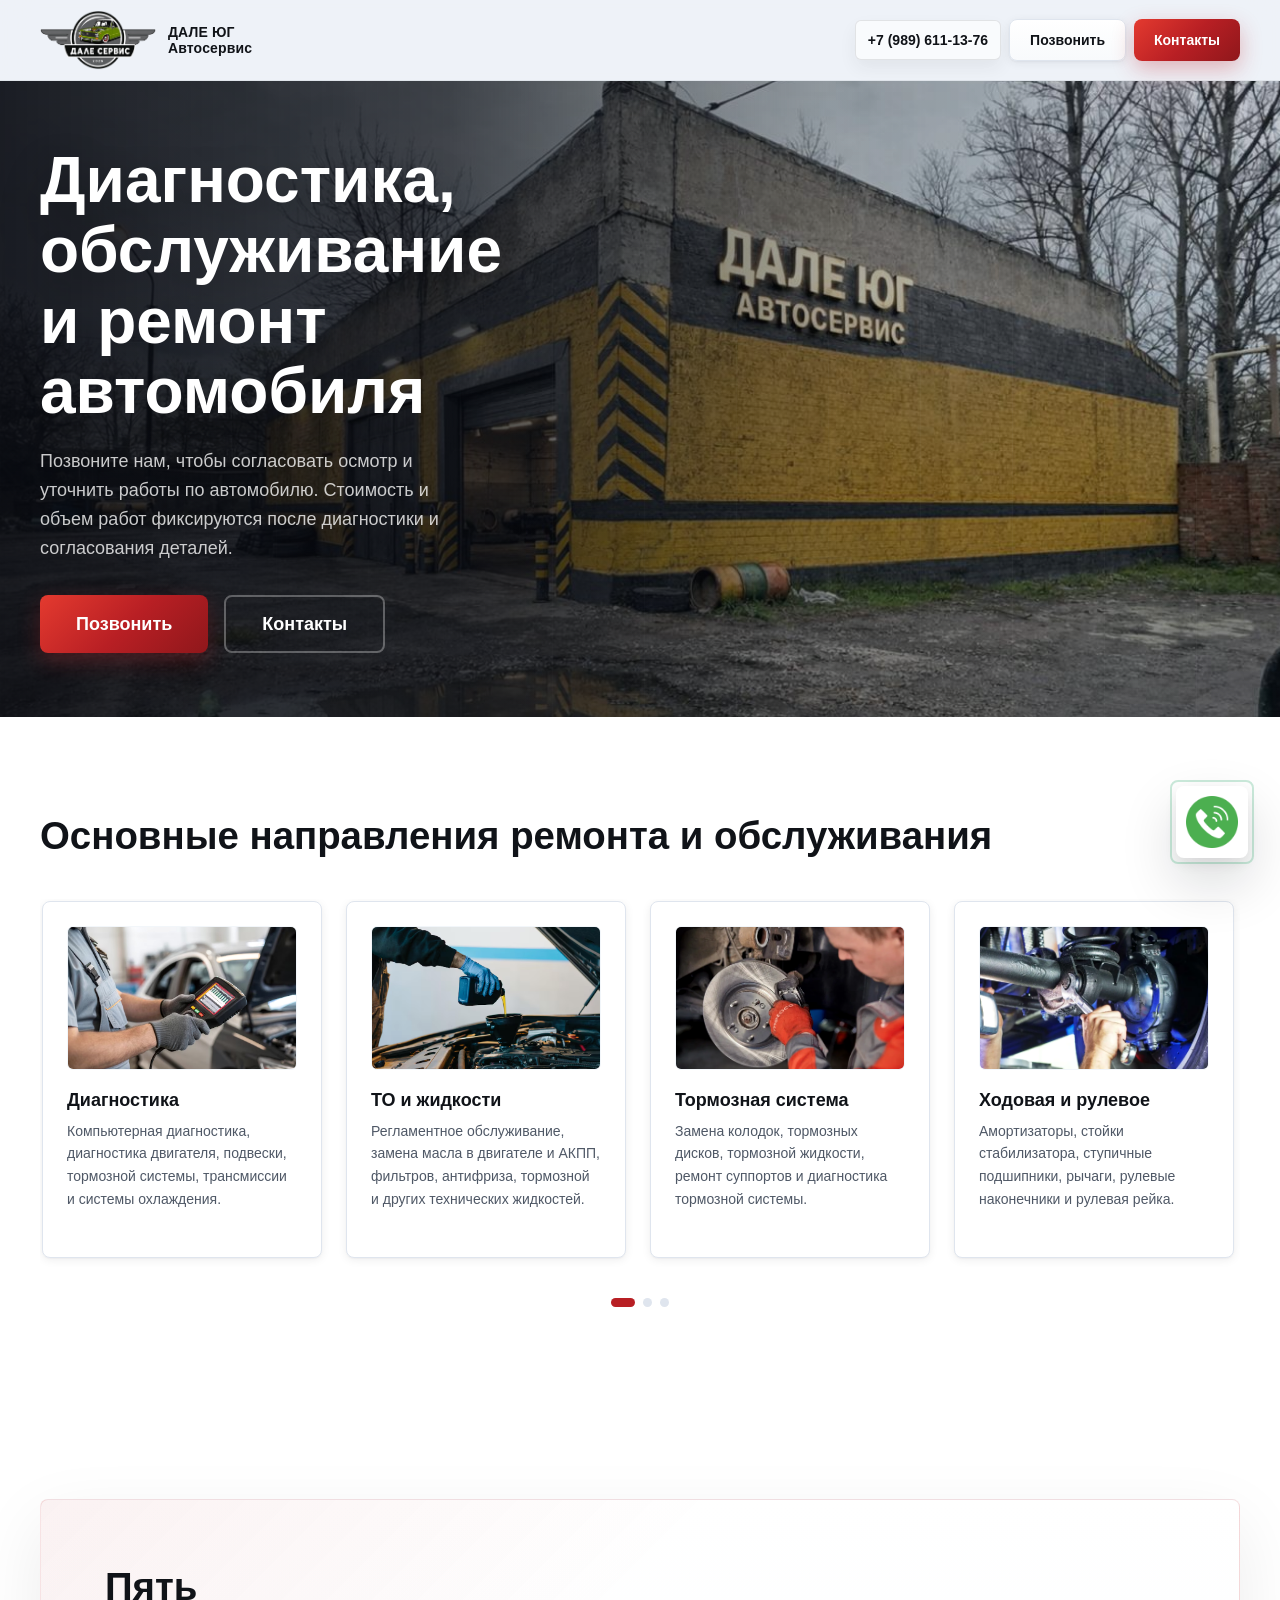
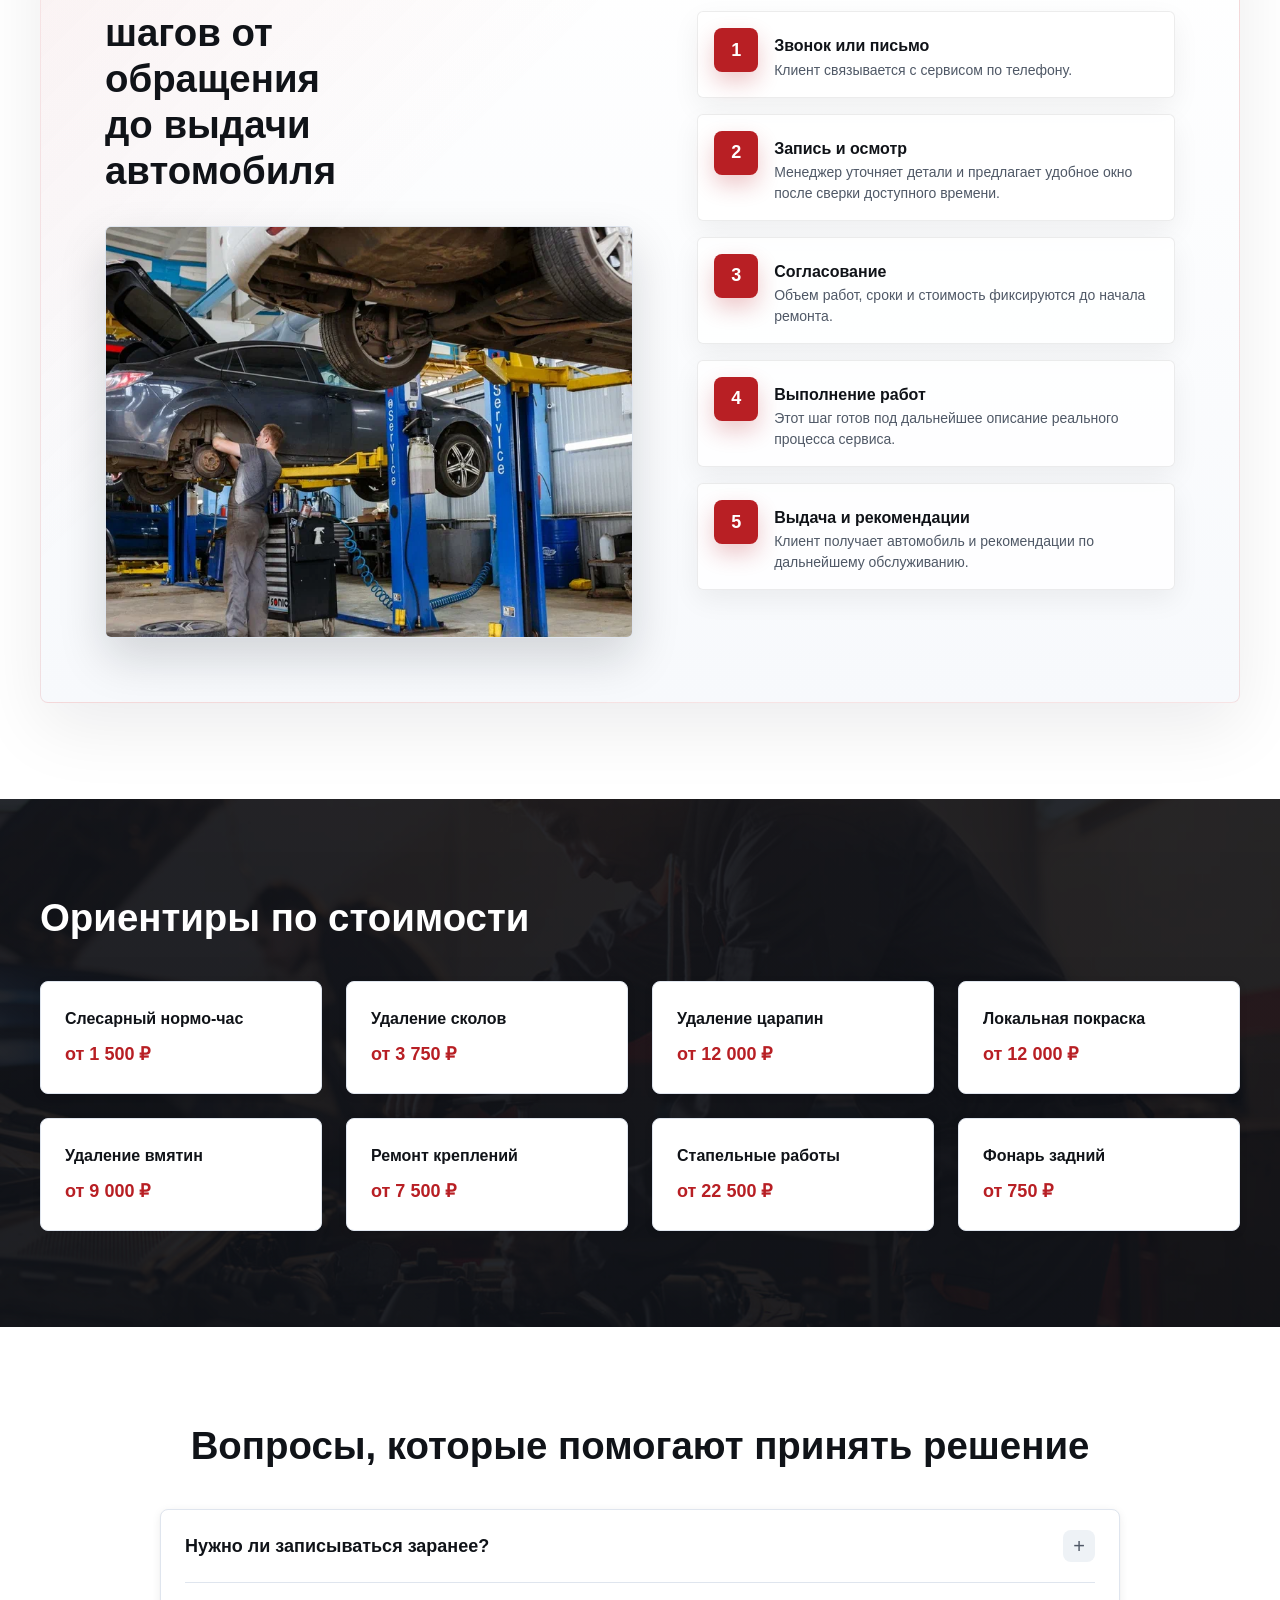
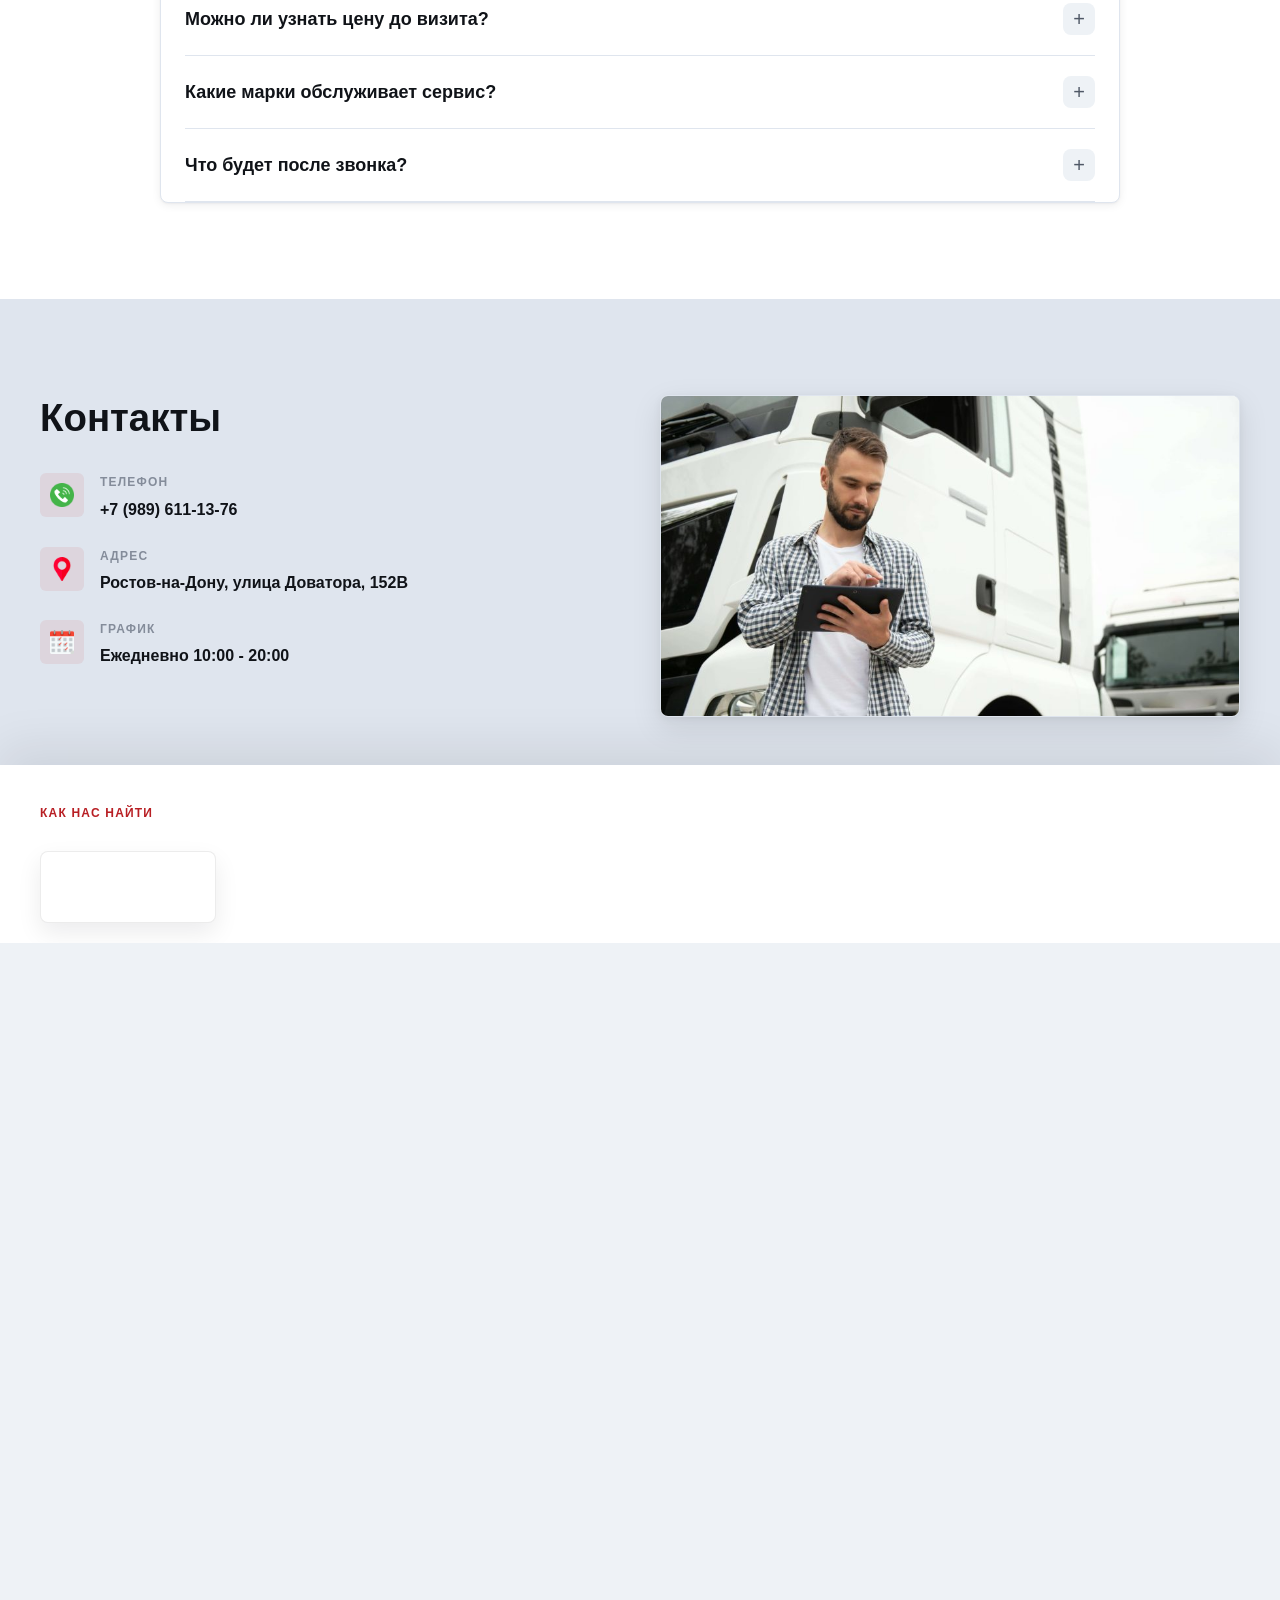
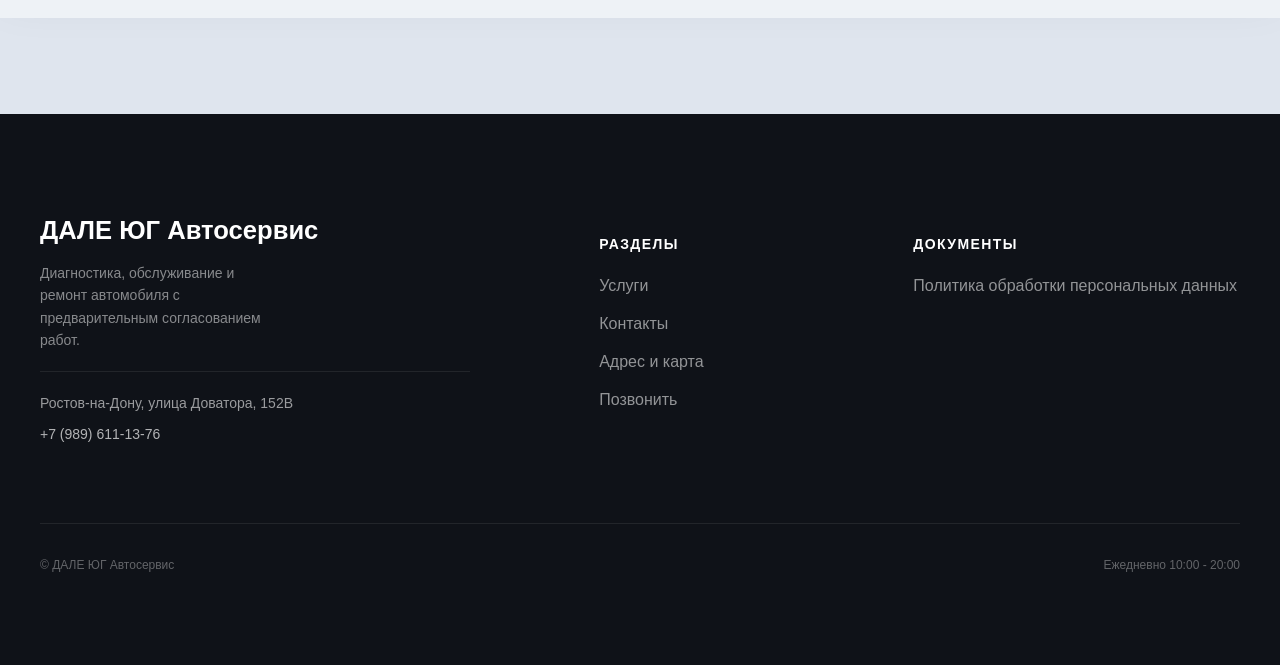
==== commit 6b0be6bc: "Replace site logo assets" ====
--- a/index.html
+++ b/index.html
@@ -8,16 +8,19 @@
     <meta property="og:type" content="website">
     <meta property="og:title" content="ДАЛЕ ЮГ Автосервис">
     <meta property="og:description" content="Диагностика, обслуживание и ремонт автомобиля с понятным согласованием работ и прямой связью по телефону.">
-    <!-- SEO hook: add canonical, og:url and absolute social image URLs when the domain is available. -->
-    <meta property="og:image" content="images/hero-dale-yug.jpg">
+    <link rel="canonical" href="https://xn----7sbbiacfje5az5b1amej3r.xn--p1ai/">
+    <meta property="og:url" content="https://xn----7sbbiacfje5az5b1amej3r.xn--p1ai/">
+    <meta property="og:image" content="https://xn----7sbbiacfje5az5b1amej3r.xn--p1ai/images/hero-dale-yug.jpg">
     <meta name="twitter:card" content="summary_large_image">
     <meta name="twitter:title" content="ДАЛЕ ЮГ Автосервис">
     <meta name="twitter:description" content="Диагностика, обслуживание и ремонт автомобиля с понятным согласованием работ и прямой связью по телефону.">
-    <meta name="twitter:image" content="images/hero-dale-yug.jpg">
+    <meta name="twitter:image" content="https://xn----7sbbiacfje5az5b1amej3r.xn--p1ai/images/hero-dale-yug.jpg">
     <meta name="theme-color" content="#0f1218">
     <title>&#1044;&#1040;&#1051;&#1045; &#1070;&#1043; &#1040;&#1074;&#1090;&#1086;&#1089;&#1077;&#1088;&#1074;&#1080;&#1089;</title>
-    <link rel="icon" href="assets/images/favicon-logo.png" type="image/png">
-    <link rel="shortcut icon" href="assets/images/favicon-logo.png" type="image/png">
+    <link rel="icon" href="assets/images/avtoservis-logo.png" sizes="any">
+    <link rel="icon" href="assets/images/avtoservis-logo.png" type="image/png">
+    <link rel="apple-touch-icon" href="assets/images/avtoservis-logo.png">
+    <link rel="manifest" href="site.webmanifest">
     <link rel="preload" href="images/hero-dale-yug.jpg" as="image" type="image/jpeg">
     <link rel="stylesheet" href="styles/tokens.css">
     <link rel="stylesheet" href="styles/base.css">
@@ -25,14 +28,28 @@
     <link rel="stylesheet" href="styles/components.css">
     <link rel="stylesheet" href="styles/sections.css">
     <link rel="stylesheet" href="styles/utilities.css">
+    <script type="text/javascript">
+        (function(m,e,t,r,i,k,a){m[i]=m[i]||function(){(m[i].a=m[i].a||[]).push(arguments)};
+        m[i].l=1*new Date();
+        for (var j = 0; j < document.scripts.length; j++) { if (document.scripts[j].src === r) { return; } }
+        k=e.createElement(t),a=e.getElementsByTagName(t)[0],k.async=1,k.src=r,a.parentNode.insertBefore(k,a);})
+        (window, document, "script", "https://mc.yandex.ru/metrika/tag.js", "ym");
+
+        ym(108483543, "init", {
+            clickmap:true,
+            trackLinks:true,
+            accurateTrackBounce:true
+        });
+    </script>
 </head>
 <body>
+    <noscript><div><img src="https://mc.yandex.ru/watch/108483543" style="position:absolute; left:-9999px;" alt=""></div></noscript>
     <a class="u-skip-link" href="#main">Перейти к содержимому</a>
 
     <header class="s-header" aria-label="Шапка сайта">
         <div class="l-container s-header__inner">
             <a class="s-header__brand" href="#top" aria-label="ДАЛЕ ЮГ Автосервис">
-                <img class="s-header__logo" src="assets/images/logo-wide.png" width="1004" height="466" alt="Логотип ДАЛЕ ЮГ" decoding="async">
+                <img class="s-header__logo" src="assets/images/avtoservis-logo.png" width="2028" height="1039" alt="Логотип ДАЛЕ СЕРВИС" decoding="async">
                 <span class="s-header__company">ДАЛЕ ЮГ<br>Автосервис</span>
             </a>
 
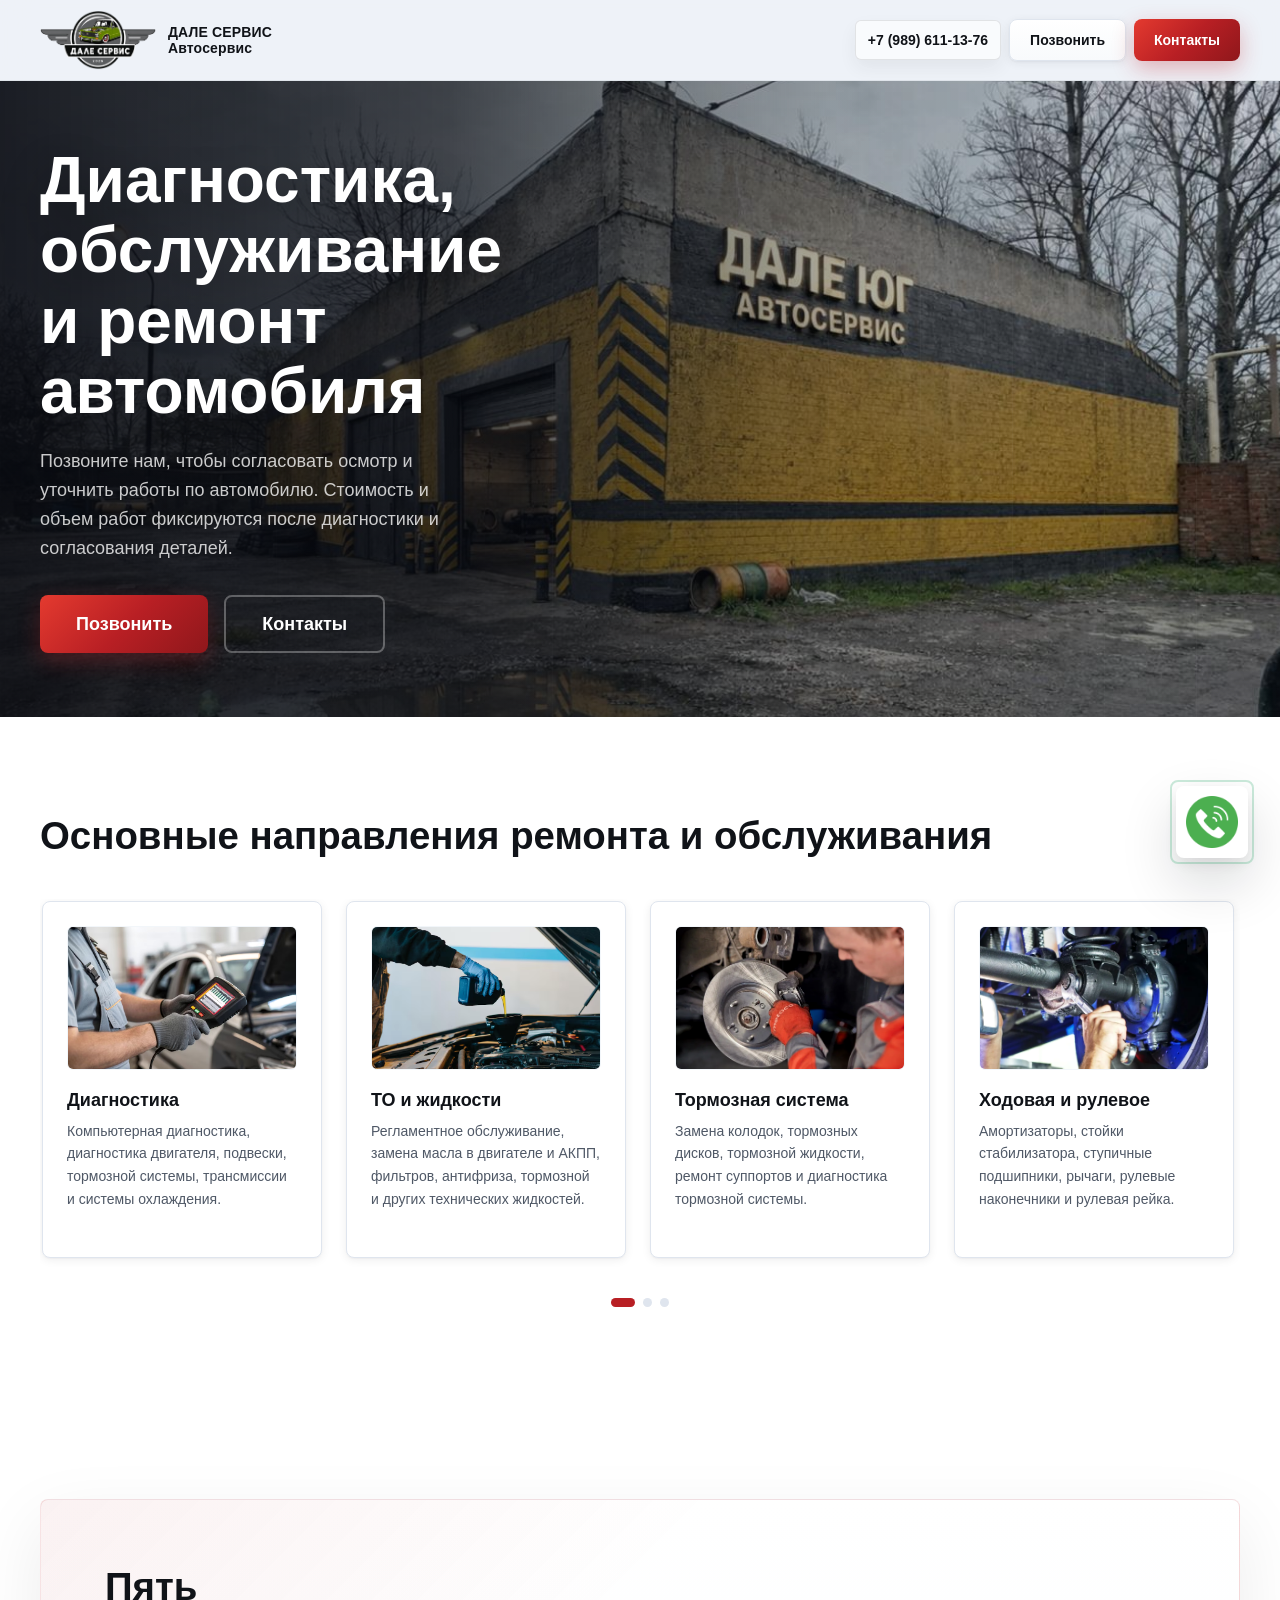
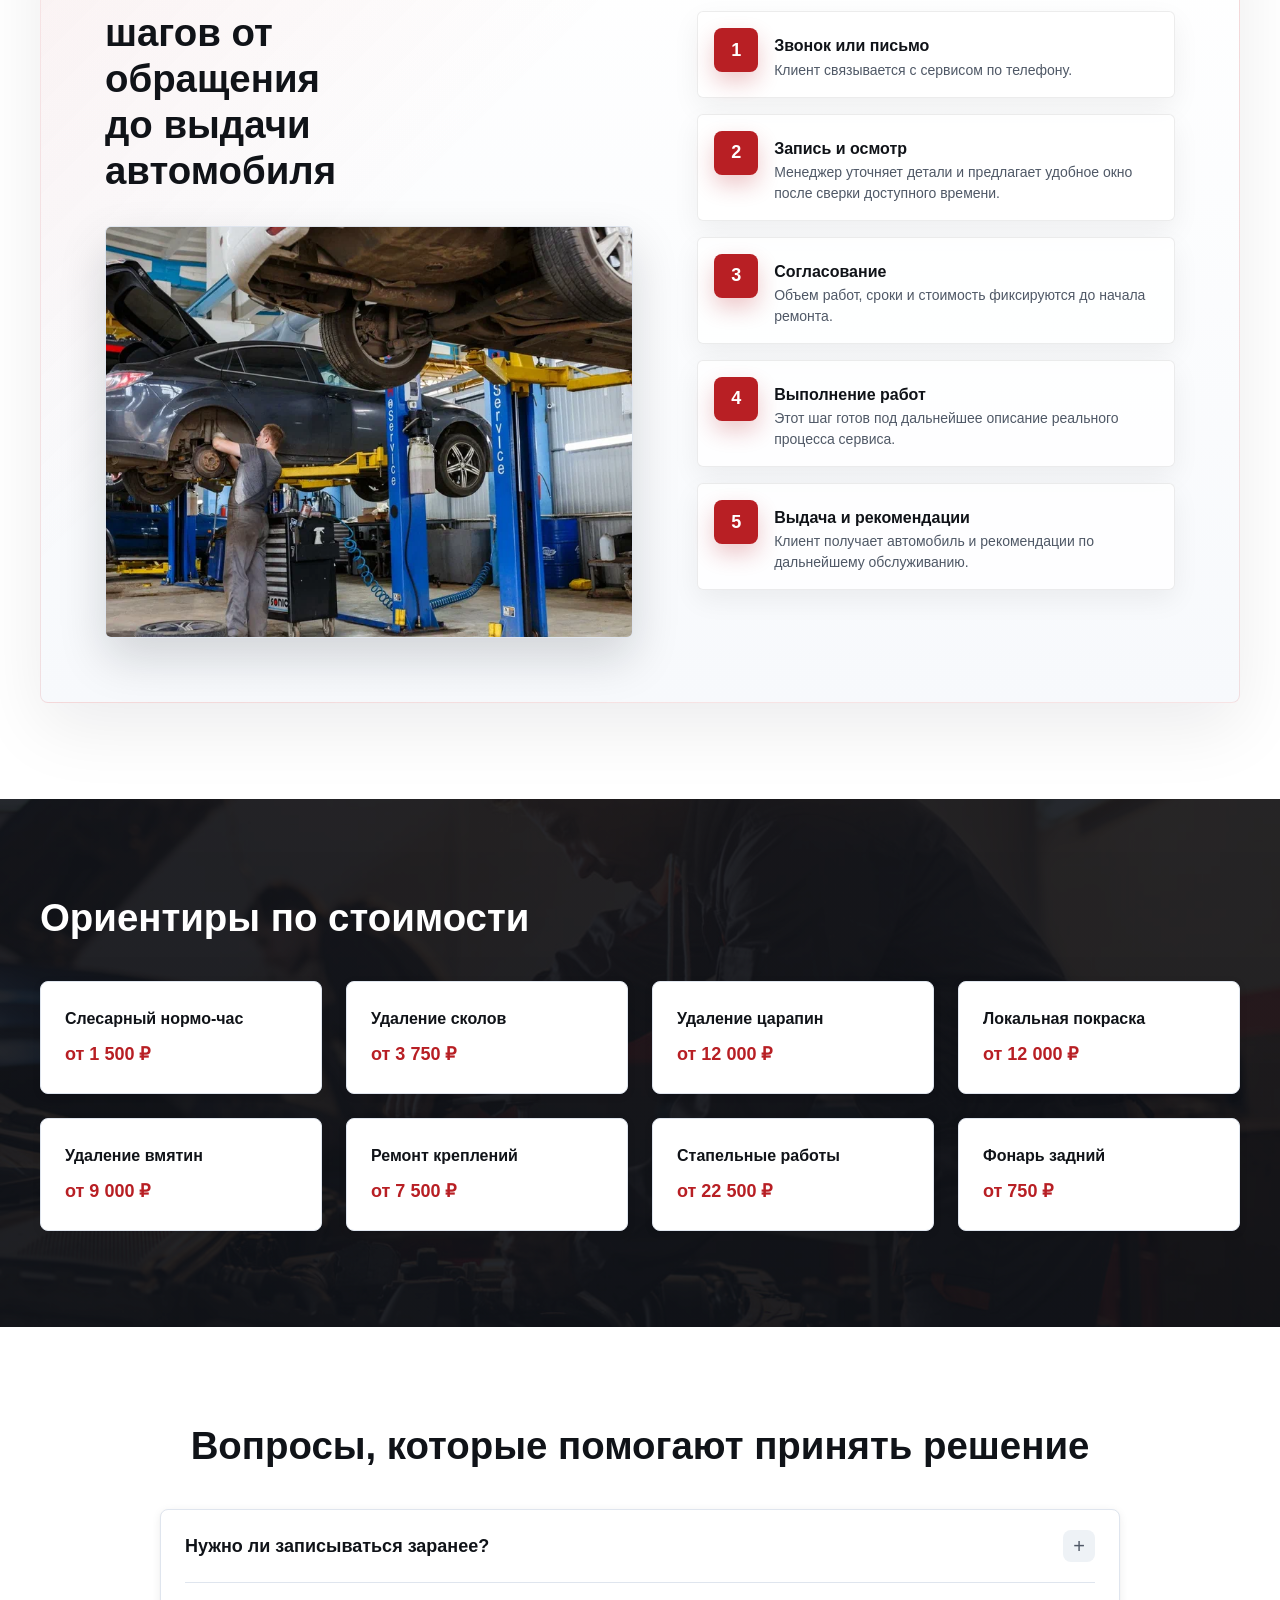
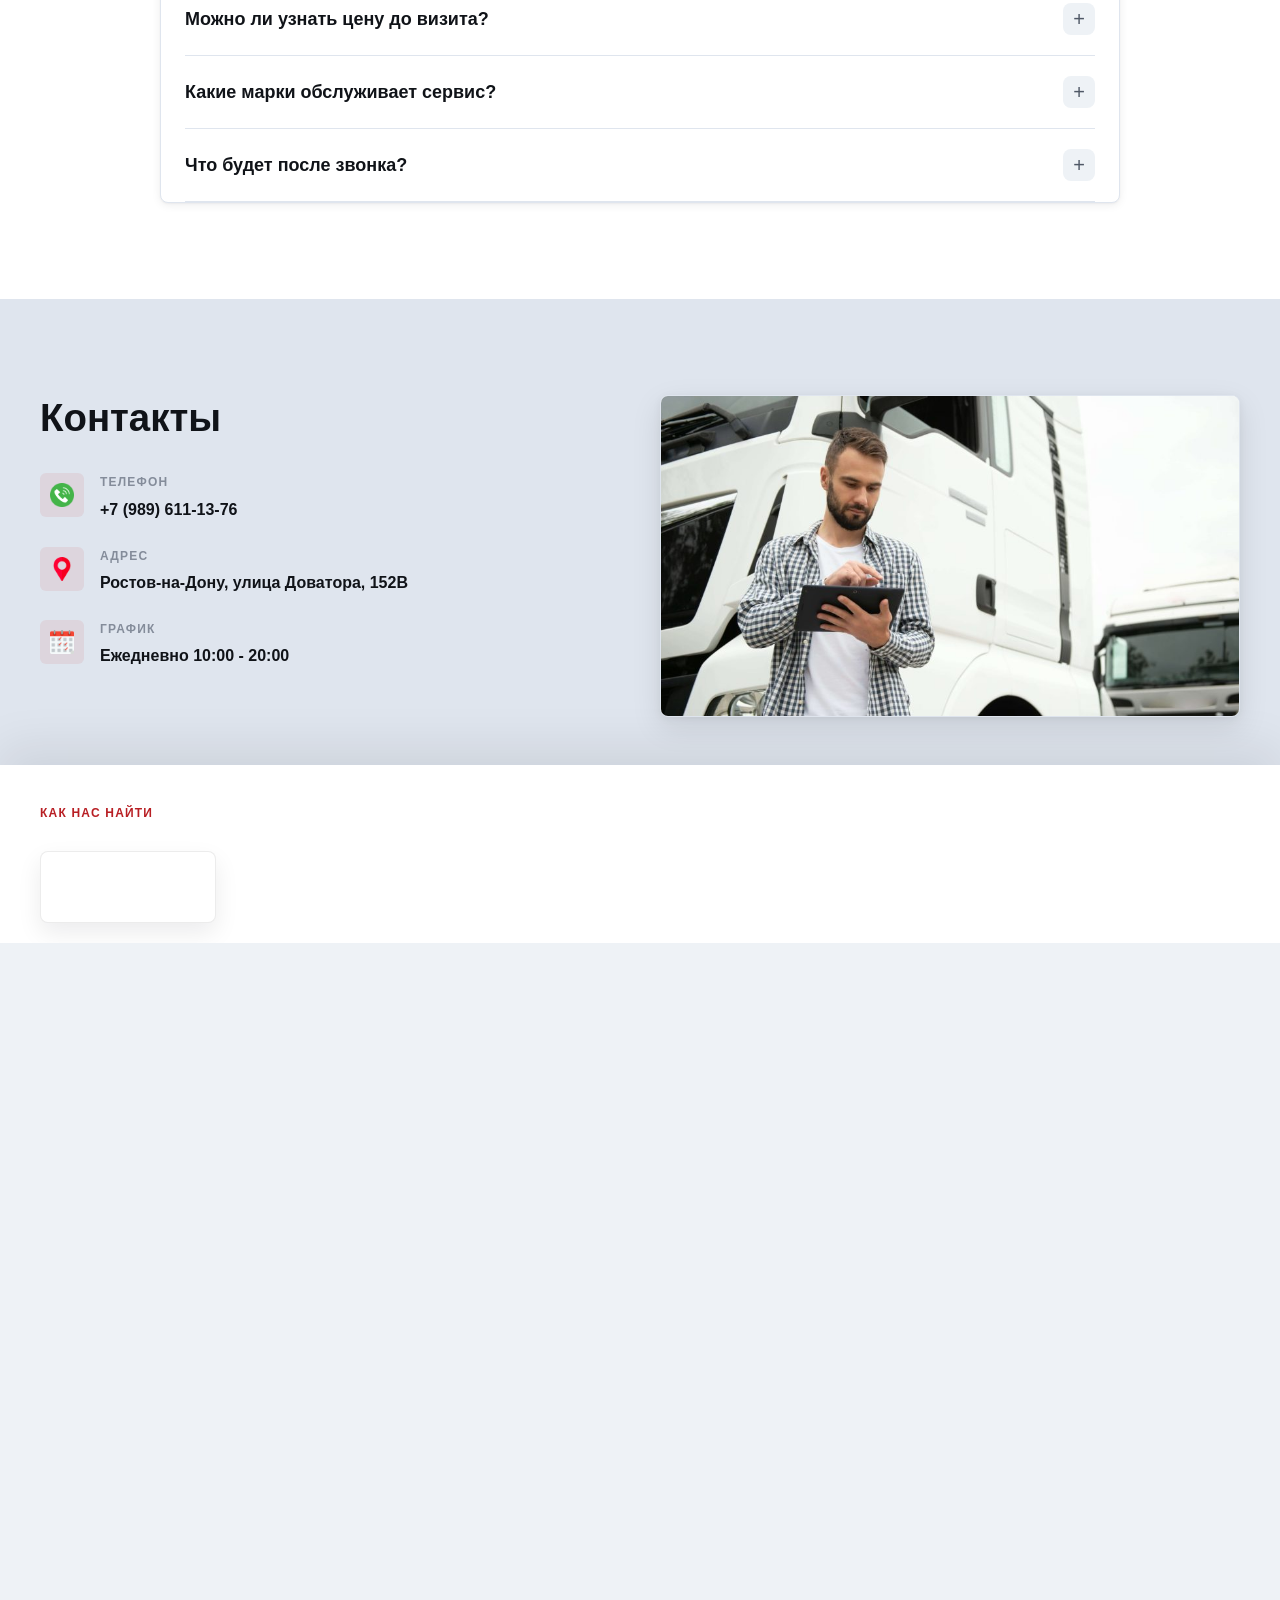
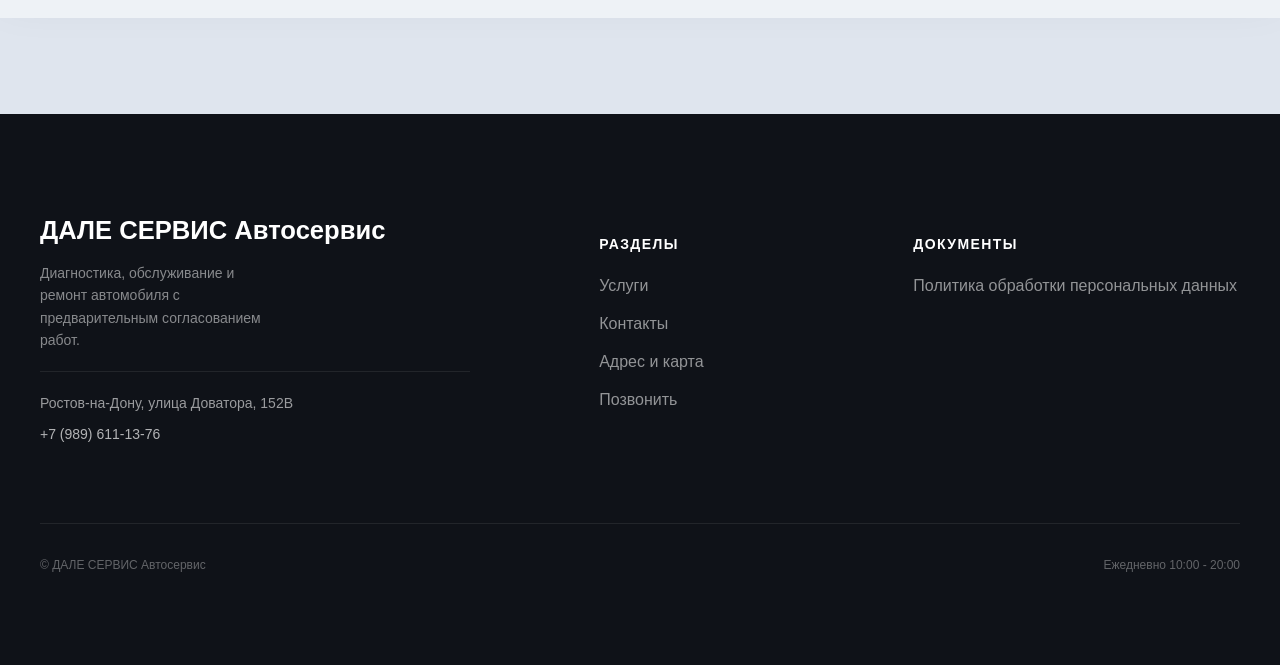
==== commit e4c9e7d8: "Update site brand name" ====
--- a/index.html
+++ b/index.html
@@ -3,23 +3,23 @@
 <head>
     <meta charset="UTF-8">
     <meta name="viewport" content="width=device-width, initial-scale=1.0">
-    <meta name="description" content="ДАЛЕ ЮГ Автосервис: диагностика, техническое обслуживание и ремонт автомобиля с предварительным согласованием работ и прямой связью по телефону.">
+    <meta name="description" content="ДАЛЕ СЕРВИС Автосервис: диагностика, техническое обслуживание и ремонт автомобиля с предварительным согласованием работ и прямой связью по телефону.">
     <meta name="referrer" content="strict-origin-when-cross-origin">
     <meta property="og:type" content="website">
-    <meta property="og:title" content="ДАЛЕ ЮГ Автосервис">
+    <meta property="og:title" content="ДАЛЕ СЕРВИС Автосервис">
     <meta property="og:description" content="Диагностика, обслуживание и ремонт автомобиля с понятным согласованием работ и прямой связью по телефону.">
     <link rel="canonical" href="https://xn----7sbbiacfje5az5b1amej3r.xn--p1ai/">
     <meta property="og:url" content="https://xn----7sbbiacfje5az5b1amej3r.xn--p1ai/">
     <meta property="og:image" content="https://xn----7sbbiacfje5az5b1amej3r.xn--p1ai/images/hero-dale-yug.jpg">
     <meta name="twitter:card" content="summary_large_image">
-    <meta name="twitter:title" content="ДАЛЕ ЮГ Автосервис">
+    <meta name="twitter:title" content="ДАЛЕ СЕРВИС Автосервис">
     <meta name="twitter:description" content="Диагностика, обслуживание и ремонт автомобиля с понятным согласованием работ и прямой связью по телефону.">
     <meta name="twitter:image" content="https://xn----7sbbiacfje5az5b1amej3r.xn--p1ai/images/hero-dale-yug.jpg">
     <meta name="theme-color" content="#0f1218">
-    <title>&#1044;&#1040;&#1051;&#1045; &#1070;&#1043; &#1040;&#1074;&#1090;&#1086;&#1089;&#1077;&#1088;&#1074;&#1080;&#1089;</title>
-    <link rel="icon" href="assets/images/avtoservis-logo.png" sizes="any">
-    <link rel="icon" href="assets/images/avtoservis-logo.png" type="image/png">
-    <link rel="apple-touch-icon" href="assets/images/avtoservis-logo.png">
+    <title>ДАЛЕ СЕРВИС Автосервис</title>
+    <link rel="icon" href="favicon.ico" sizes="any">
+    <link rel="icon" href="favicon.png" type="image/png">
+    <link rel="apple-touch-icon" href="apple-touch-icon.png">
     <link rel="manifest" href="site.webmanifest">
     <link rel="preload" href="images/hero-dale-yug.jpg" as="image" type="image/jpeg">
     <link rel="stylesheet" href="styles/tokens.css">
@@ -48,9 +48,9 @@
 
     <header class="s-header" aria-label="Шапка сайта">
         <div class="l-container s-header__inner">
-            <a class="s-header__brand" href="#top" aria-label="ДАЛЕ ЮГ Автосервис">
+            <a class="s-header__brand" href="#top" aria-label="ДАЛЕ СЕРВИС Автосервис">
                 <img class="s-header__logo" src="assets/images/avtoservis-logo.png" width="2028" height="1039" alt="Логотип ДАЛЕ СЕРВИС" decoding="async">
-                <span class="s-header__company">ДАЛЕ ЮГ<br>Автосервис</span>
+                <span class="s-header__company">ДАЛЕ СЕРВИС<br>Автосервис</span>
             </a>
 
             <div class="s-header__actions">
@@ -316,7 +316,7 @@
                         </div>
                     </div>
                     <div class="s-contact__map">
-                        <iframe src="https://yandex.ru/map-widget/v1/?from=mapframe&ll=39.594809%2C47.239560&mode=search&oid=229333395853&ol=biz&utm_source=share&z=17" title="Яндекс Карты: ДАЛЕ ЮГ Автосервис" loading="lazy" referrerpolicy="no-referrer-when-downgrade"></iframe>
+                        <iframe src="https://yandex.ru/map-widget/v1/?from=mapframe&ll=39.594809%2C47.239560&mode=search&oid=229333395853&ol=biz&utm_source=share&z=17" title="Яндекс Карты: ДАЛЕ СЕРВИС Автосервис" loading="lazy" referrerpolicy="no-referrer-when-downgrade"></iframe>
                     </div>
                 </div>
             </div>
@@ -327,7 +327,7 @@
         <div class="l-container">
             <div class="s-footer__grid">
                 <div class="s-footer__brand">
-                    <p class="s-footer__brand-name">ДАЛЕ ЮГ Автосервис</p>
+                    <p class="s-footer__brand-name">ДАЛЕ СЕРВИС Автосервис</p>
                     <p class="s-footer__brand-desc">Диагностика, обслуживание и ремонт автомобиля с предварительным согласованием работ.</p>
                     <div class="s-footer__contacts">
                         <span>Ростов-на-Дону, улица Доватора, 152В</span>
@@ -351,7 +351,7 @@
                 </div>
             </div>
             <div class="s-footer__bottom">
-                <span>© ДАЛЕ ЮГ Автосервис</span>
+                <span>© ДАЛЕ СЕРВИС Автосервис</span>
                 <span>Ежедневно 10:00 - 20:00</span>
             </div>
         </div>
